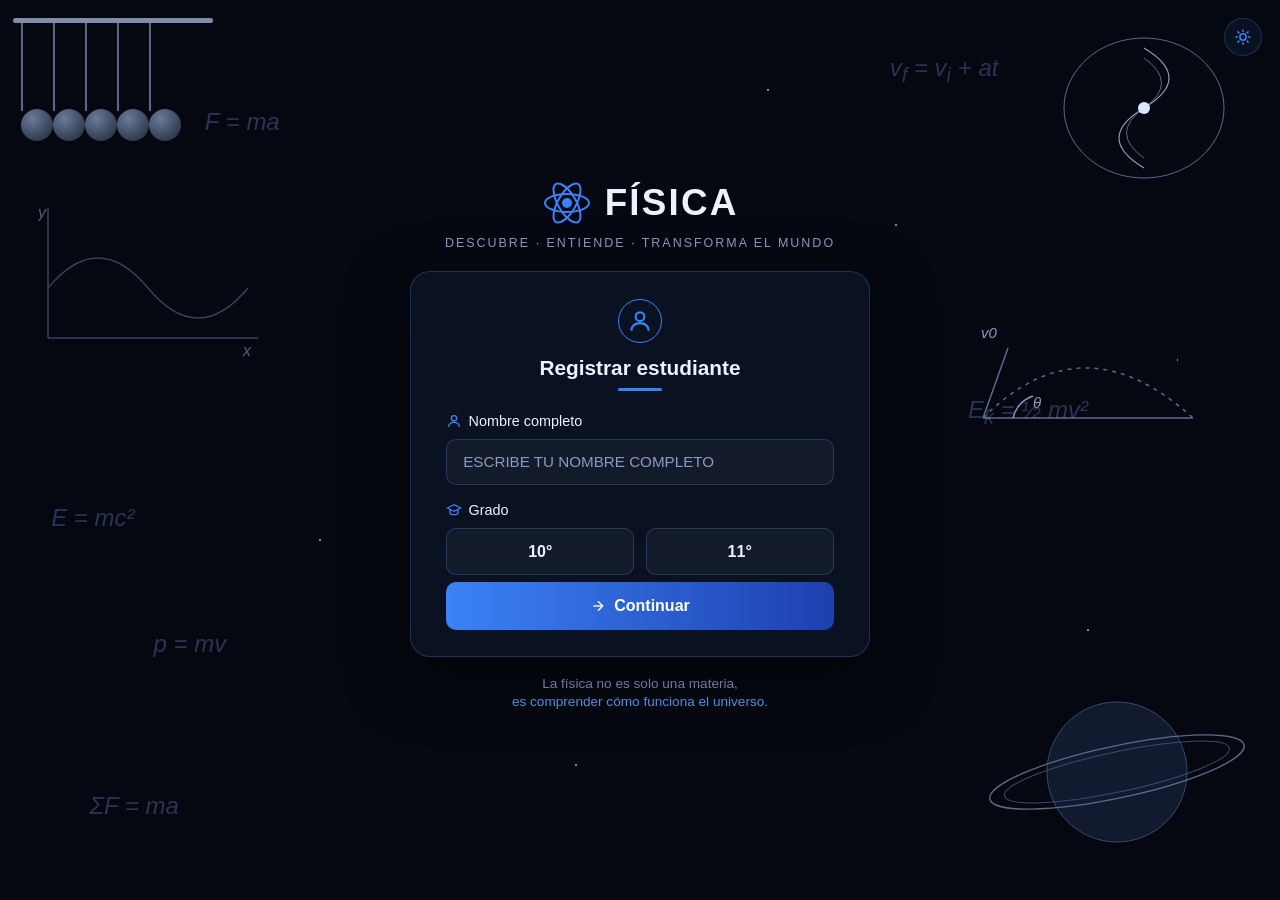
==== index.html @ 4d240b08 "Add files via upload" ====
<!DOCTYPE html>
<html lang="es">

<head>
  <meta charset="UTF-8">
  <meta name="viewport" content="width=device-width, initial-scale=1.0">
  <title>Física · Plataforma educativa</title>

  <!-- Fuentes locales de la intranet (funciona sin internet) -->
  <link rel="stylesheet" href="../../../../font/fonts.css">
  <link rel="stylesheet" href="feria-styles.css?v=23">

  <!-- Tema guardado: se aplica antes de pintar para que no parpadee -->
  <script>
    try {
      var t = localStorage.getItem('fisica-tema');
      if (t === 'claro') document.documentElement.setAttribute('data-tema', 'claro');
    } catch (e) { }
  </script>

</head>


<body>


  <!-- =========================================================
     PRIMERA PANTALLA
     ========================================================= -->

  <section id="registroPage">

    <div class="stars"></div>

    <button type="button" class="tema-btn tema-registro" id="temaRegistro" title="Cambiar de tema">
    <svg class="ico-sol" width="18" height="18" viewBox="0 0 24 24" fill="none" stroke="currentColor"
      stroke-width="2" stroke-linecap="round" aria-hidden="true">
      <circle cx="12" cy="12" r="4.2" />
      <path d="M12 2.5v2M12 19.5v2M2.5 12h2M19.5 12h2M5.2 5.2l1.4 1.4M17.4 17.4l1.4 1.4M18.8 5.2l-1.4 1.4M6.6 17.4l-1.4 1.4" />
    </svg>

    <svg class="ico-luna" width="18" height="18" viewBox="0 0 24 24" fill="none" stroke="currentColor"
      stroke-width="2" stroke-linecap="round" stroke-linejoin="round" aria-hidden="true">
      <path d="M20 14.5A8.5 8.5 0 0 1 9.5 4a8.5 8.5 0 1 0 10.5 10.5z" />
    </svg>
    </button>

    <div class="decor pendulum" data-depth="14" aria-hidden="true">
      <div class="cradle">
        <div class="support"></div>

        <div class="string-ball a1">
          <div class="string"></div>
          <div class="ball"></div>
        </div>

        <div class="string-ball a2 swing-left">
          <div class="string"></div>
          <div class="ball"></div>
        </div>

        <div class="string-ball a3">
          <div class="string"></div>
          <div class="ball"></div>
        </div>

        <div class="string-ball a4">
          <div class="string"></div>
          <div class="ball"></div>
        </div>

        <div class="string-ball a5 swing-right">
          <div class="string"></div>
          <div class="ball"></div>
        </div>
      </div>
    </div>


    <div class="decor wave" data-depth="10" aria-hidden="true">
      <svg viewBox="0 0 230 160" width="230" height="160">

        <line x1="10" y1="140" x2="10" y2="10" stroke="#5b6a8c" stroke-width="1.5" />

        <line x1="10" y1="140" x2="220" y2="140" stroke="#5b6a8c" stroke-width="1.5" />

        <path d="M10 90 Q 60 30 110 90 T 210 90" stroke="#5b6a8c" stroke-width="1.5" fill="none" />

        <text x="0" y="20" fill="#8b9ac2" font-size="16" font-style="italic">y</text>

        <text x="205" y="158" fill="#8b9ac2" font-size="16" font-style="italic">x</text>

      </svg>
    </div>


    <div class="decor angle" data-depth="12" aria-hidden="true">

      <svg viewBox="0 0 230 150" width="230" height="150">

        <path d="M10 130 Q110 30 220 130" stroke="#5b6a8c" stroke-width="1.5" stroke-dasharray="4 5" fill="none" />

        <line x1="10" y1="130" x2="220" y2="130" stroke="#5b6a8c" stroke-width="1.5" />

        <path d="M40 130 A 30 30 0 0 1 60 108" stroke="#8b9ac2" stroke-width="1.5" fill="none" />

        <text x="60" y="120" fill="#8b9ac2" font-size="15" font-style="italic">&#952;</text>

        <line x1="10" y1="130" x2="35" y2="60" stroke="#5b6a8c" stroke-width="1.5" />

        <text x="8" y="50" fill="#8b9ac2" font-size="15" font-style="italic">v0</text>

      </svg>

    </div>


    <div class="decor galaxy" data-depth="20" aria-hidden="true">

      <svg viewBox="0 0 260 200" width="260" height="200">

        <ellipse cx="150" cy="90" rx="80" ry="70" fill="none" stroke="#5b6a8c" stroke-width="1" />

        <g class="galaxy-spin" style="transform-origin:150px 90px;">

          <path d="M150 30 Q 200 60 150 90 Q 100 120 150 150" stroke="#8b9ac2" stroke-width="1.2" fill="none" />

          <path d="M150 40 Q 185 65 150 90 Q 115 115 150 140" stroke="#5b6a8c" stroke-width="1" fill="none" />

        </g>

        <circle cx="150" cy="90" r="6" fill="#dce6ff" />

      </svg>

    </div>


    <div class="decor planet" data-depth="18" aria-hidden="true">

      <svg viewBox="0 0 300 220" width="300" height="220">

        <circle cx="150" cy="110" r="70" fill="#111a2e" stroke="#3b4a6b" stroke-width="1" />

        <ellipse cx="150" cy="110" rx="130" ry="26" fill="none" stroke="#5b6a8c" stroke-width="1.4"
          transform="rotate(-12 150 110)" />

        <ellipse cx="150" cy="110" rx="115" ry="20" fill="none" stroke="#3b4a6b" stroke-width="1"
          transform="rotate(-12 150 110)" />

      </svg>

    </div>


    <div class="decor formula f-ma float-1" data-depth="7">F = ma</div>

    <div class="decor formula e-mc2 float-2" data-depth="6">E = mc&sup2;</div>

    <div class="decor formula p-mv float-1" data-depth="8">p = mv</div>

    <div class="decor formula sum-f float-2" data-depth="7">&Sigma;F = ma</div>

    <div class="decor formula vf float-1" data-depth="9">
      v<sub>f</sub> = v<sub>i</sub> + at
    </div>

    <div class="decor formula ek float-2" data-depth="8">
      E<sub>k</sub> = &frac12; mv&sup2;
    </div>


    <main>

      <div class="brand">

        <svg width="52" height="52" viewBox="0 0 52 52" fill="none">

          <ellipse cx="26" cy="26" rx="22" ry="9" stroke="#3b82f6" stroke-width="2" />

          <ellipse cx="26" cy="26" rx="22" ry="9" stroke="#3b82f6" stroke-width="2" transform="rotate(60 26 26)" />

          <ellipse cx="26" cy="26" rx="22" ry="9" stroke="#3b82f6" stroke-width="2" transform="rotate(120 26 26)" />

          <circle cx="26" cy="26" r="5" fill="#3b82f6" />

        </svg>

        <h1>FÍSICA</h1>

      </div>


      <p class="tagline">
        Descubre &middot; Entiende &middot; Transforma el mundo
      </p>


      <div class="card">

        <div class="card-icon">

          <svg width="26" height="26" viewBox="0 0 24 24" fill="none" stroke="#3b82f6" stroke-width="2">

            <circle cx="12" cy="8" r="4" />

            <path d="M4 21c0-4.4 3.6-7 8-7s8 2.6 8 7" />

          </svg>

        </div>


        <h2>Registrar estudiante</h2>

        <div class="underline"></div>


        <label for="nombre">

          <svg width="16" height="16" viewBox="0 0 24 24" fill="none" stroke="#3b82f6" stroke-width="2">

            <circle cx="12" cy="8" r="4" />

            <path d="M4 21c0-4.4 3.6-7 8-7s8 2.6 8 7" />

          </svg>

          Nombre completo

        </label>


        <input type="text" id="nombre" placeholder="Escribe tu nombre completo">


        <div class="error" id="error-nombre">
          Escribe tu nombre para continuar.
        </div>


        <label>

          <svg width="16" height="16" viewBox="0 0 24 24" fill="none" stroke="#3b82f6" stroke-width="2">

            <path d="M2 9l10-5 10 5-10 5-10-5z" />

            <path d="M6 11.5V16c0 1.5 2.7 3 6 3s6-1.5 6-3v-4.5" />

          </svg>

          Grado

        </label>


        <div class="grado-group">

          <button type="button" class="grado-btn" data-grado="10">
            10°
          </button>

          <button type="button" class="grado-btn" data-grado="11">
            11°
          </button>

        </div>


        <div class="error error-grado" id="error-grado">
          Selecciona tu grado.
        </div>


        <button type="button" class="continuar" id="btn-continuar">

          <svg width="16" height="16" viewBox="0 0 24 24" fill="none" stroke="#fff" stroke-width="2">

            <line x1="5" y1="12" x2="19" y2="12" />

            <polyline points="12 5 19 12 12 19" />

          </svg>

          Continuar

        </button>

      </div>


      <p class="quote">

        La física no es solo una materia,

        <strong>
          es comprender cómo funciona el universo.
        </strong>

      </p>

    </main>

  </section>


  <!-- =========================================================
     SEGUNDA PANTALLA - DASHBOARD
     ========================================================= -->

  <section id="dashboardPage">

    <div class="dashboard">


      <!-- SIDEBAR -->

      <aside class="sidebar" id="sidebar">

        <div class="side-logo">

          <div class="atom">

            <svg viewBox="0 0 52 52" width="44" height="44">

              <ellipse cx="26" cy="26" rx="22" ry="9" fill="none" stroke="#1683ff" stroke-width="1.5" />

              <ellipse cx="26" cy="26" rx="22" ry="9" fill="none" stroke="#1683ff" stroke-width="1.5"
                transform="rotate(60 26 26)" />

              <ellipse cx="26" cy="26" rx="22" ry="9" fill="none" stroke="#1683ff" stroke-width="1.5"
                transform="rotate(120 26 26)" />

              <circle cx="26" cy="26" r="4" fill="#1683ff" />

            </svg>

          </div>

          <h2>FÍSICA</h2>

          <p>
            DESCUBRE · ENTIENDE · TRANSFORMA
          </p>

        </div>


        <nav class="side-menu">

          <div class="side-item active" data-section="inicio">

            <svg viewBox="0 0 24 24" fill="none" stroke="currentColor" stroke-width="1.8">

              <path d="M3 11l9-8 9 8" />
              <path d="M5 10v10h14V10" />
              <path d="M9 20v-6h6v6" />

            </svg>

            Inicio

          </div>


          <div class="side-item" data-section="temas">

            <svg viewBox="0 0 24 24" fill="none" stroke="currentColor" stroke-width="1.8">

              <path d="M4 5.5A3.5 3.5 0 0 1 7.5 2H20v17H7.5A3.5 3.5 0 0 0 4 22V5.5z" />
              <path d="M4 5.5V18" />

            </svg>

            Temas

          </div>


          <div class="side-item" data-section="simuladores">

            <svg viewBox="0 0 24 24" fill="none" stroke="currentColor" stroke-width="1.8">

              <path d="M9 3h6" />
              <path d="M10 3v6l-5 9a2 2 0 0 0 1.8 3h10.4a2 2 0 0 0 1.8-3l-5-9V3" />
              <path d="M8 15h8" />

            </svg>

            Simuladores

          </div>


          <div class="side-item" data-section="puntos">

            <svg viewBox="0 0 24 24" fill="none" stroke="currentColor" stroke-width="1.8">

              <circle cx="12" cy="8" r="5" />
              <path d="M9 13l-2 8 5-3 5 3-2-8" />

            </svg>

            Mis Puntos

          </div>


          <div class="side-item" data-section="logros">

            <svg viewBox="0 0 24 24" fill="none" stroke="currentColor" stroke-width="1.8">

              <path d="M6 4h12v5a6 6 0 0 1-12 0V4z" />
              <path d="M8 20h8" />
              <path d="M12 15v5" />
              <path d="M6 6H3v2a4 4 0 0 0 4 4" />
              <path d="M18 6h3v2a4 4 0 0 1-4 4" />

            </svg>

            Logros

          </div>


          <div class="side-item" data-section="ajustes">

            <svg viewBox="0 0 24 24" fill="none" stroke="currentColor" stroke-width="1.8">

              <circle cx="12" cy="12" r="3" />

              <path
                d="M19.4 15a1.7 1.7 0 0 0 .3 1.9l.1.1-1.8 1.8-.1-.1a1.7 1.7 0 0 0-1.9-.3 1.7 1.7 0 0 0-1 1.5v.2h-2.6v-.2a1.7 1.7 0 0 0-1-1.5 1.7 1.7 0 0 0-1.9.3l-.1.1-1.8-1.8.1-.1A1.7 1.7 0 0 0 8 15a1.7 1.7 0 0 0-1.5-1H6v-2.6h.2a1.7 1.7 0 0 0 1.5-1 1.7 1.7 0 0 0-.3-1.9l-.1-.1 1.8-1.8.1.1a1.7 1.7 0 0 0 1.9.3 1.7 1.7 0 0 0 1-1.5V5h2.6v.2a1.7 1.7 0 0 0 1 1.5 1.7 1.7 0 0 0 1.9-.3l.1-.1 1.8 1.8-.1.1a1.7 1.7 0 0 0-.3 1.9 1.7 1.7 0 0 0 1.5 1h.2V14h-.2a1.7 1.7 0 0 0-1.5 1z" />

            </svg>

            Ajustes

          </div>


          <div class="side-item" data-section="acerca">

            <svg viewBox="0 0 24 24" fill="none" stroke="currentColor" stroke-width="1.8">

              <circle cx="12" cy="12" r="9" />
              <path d="M12 11v5" />
              <path d="M12 7.6v.6" />

            </svg>

            Acerca de

          </div>

        </nav>


        <div class="side-quote">

          La física explica lo que sabemos,
          pero también nos muestra lo que aún
          podemos descubrir.

          <strong>— Richard Feynman</strong>

        </div>

      </aside>


      <!-- CONTENIDO PRINCIPAL -->

      <main class="dashboard-main">


        <!-- TOPBAR -->

        <header class="topbar">

          <div class="student-info">

            <div class="welcome">
              ¡Bienvenido de nuevo!
            </div>

            <div class="student-name" id="studentName">
              Estudiante
            </div>

            <div class="student-grade" id="studentGrade">
              Estudiante de 10° grado
            </div>

          </div>


          <div class="points-box">

            <div class="star-circle">
              ★
            </div>

            <div>

              <div class="points-label">
                PUNTOS TOTALES
              </div>

              <div class="points-number" id="puntosTotales">
                0
              </div>

              <div class="points-text" id="puntosTexto">
                Aprendiz
              </div>

            </div>

          </div>


          <button type="button" class="tema-btn tema-panel" id="temaPanel" title="Cambiar de tema">
            <svg class="ico-sol" width="18" height="18" viewBox="0 0 24 24" fill="none" stroke="currentColor"
              stroke-width="2" stroke-linecap="round" aria-hidden="true">
              <circle cx="12" cy="12" r="4.2" />
              <path d="M12 2.5v2M12 19.5v2M2.5 12h2M19.5 12h2M5.2 5.2l1.4 1.4M17.4 17.4l1.4 1.4M18.8 5.2l-1.4 1.4M6.6 17.4l-1.4 1.4" />
            </svg>

            <svg class="ico-luna" width="18" height="18" viewBox="0 0 24 24" fill="none" stroke="currentColor"
              stroke-width="2" stroke-linecap="round" stroke-linejoin="round" aria-hidden="true">
              <path d="M20 14.5A8.5 8.5 0 0 1 9.5 4a8.5 8.5 0 1 0 10.5 10.5z" />
            </svg>
          </button>


          <button type="button" class="profile-circle" id="btnPerfil" title="Mi perfil"
            aria-label="Abrir mi perfil">

            <svg viewBox="0 0 24 24" fill="none" stroke="currentColor" stroke-width="1.7">

              <circle cx="12" cy="7" r="4" />
              <path d="M4 21c0-4.5 3.5-7 8-7s8 2.5 8 7" />

            </svg>

          </button>

        </header>


        <!-- GRID -->

        <div class="content-grid vista vista-activa" id="vistaInicio">


          <!-- COLUMNA IZQUIERDA -->

          <div class="left-content">


            <!-- HERO -->

            <section class="hero">

              <div class="formula-hero formula-one">
                F = ma
              </div>

              <div class="formula-hero formula-two">
                E = mc²
              </div>

              <h1>
                Explora el universo con la física
              </h1>

              <p>
                Aprende, experimenta y comprende las leyes que
                rigen nuestro mundo a través de contenidos
                interactivos y simulaciones.
              </p>

              <button class="hero-button" data-ir="temas">

                📖 &nbsp; Explorar temas

              </button>

            </section>


            <!-- TEMAS PRINCIPALES -->

            <div class="section-title">

              <span>
                Temas principales
              </span>

              <span class="view-all" data-ir="temas" role="button" tabindex="0">
                Ver todos
              </span>

            </div>


            <div class="topic-grid" id="gridTemasInicio"></div>


            <!-- SIMULADORES -->

            <div class="section-title">

              <span>
                Simuladores destacados
              </span>

              <span class="view-all" data-ir="simuladores" role="button" tabindex="0">
                Ver todos
              </span>

            </div>


            <div class="sim-grid" id="gridSimsInicio"></div>


          </div>


          <!-- COLUMNA DERECHA -->

          <aside class="right-content">


            <!-- PROGRESO -->

            <div class="side-card side-card-link" data-ir="temas" role="button" tabindex="0"
              title="Ver los temas">

              <h3>
                Tu progreso
              </h3>

              <div class="circle-progress" id="anilloProgreso">

                <strong id="anilloTexto">0%</strong>

                <small>Completado</small>

              </div>

              <div class="progress-info" id="progresoInfo">
                Has completado 0 de 4 temas
              </div>

              <div class="side-big-progress">
                <span id="progresoBarra" style="width:0%"></span>
              </div>

            </div>


            <!-- RETO DEL DÍA -->

            <div class="side-card">

              <h3>
                Reto del día
              </h3>

              <div id="retoCuerpo"></div>

            </div>


            <!-- LOGROS -->

            <div class="side-card">

              <h3>
                Logros recientes
              </h3>


              <div class="achievements" id="logrosInicio"></div>


                            <button class="more-button" data-ir="logros">
                ☆ &nbsp; Ver todos los logros
              </button>

            </div>


          </aside>


        </div>


        <!-- VISTAS DEL MENÚ LATERAL (las pinta feria-app.js) -->

        <div class="vista" id="vistaTemas"></div>

        <div class="vista" id="vistaLectura"></div>

        <div class="vista" id="vistaSimuladores"></div>

        <div class="vista" id="vistaSimulador"></div>

        <div class="vista" id="vistaPuntos"></div>

        <div class="vista" id="vistaLogros"></div>

        <div class="vista" id="vistaPerfil"></div>

        <div class="vista" id="vistaAjustes"></div>


      </main>

    </div>

  </section>

  <!-- =========================================================
     TERCERA PANTALLA - ACERCA DE
     ========================================================= -->

  <section id="acercaPage">

    <div class="stars"></div>

    <button type="button" class="tema-btn tema-registro" id="temaAcerca" title="Cambiar de tema">

      <svg class="ico-sol" width="18" height="18" viewBox="0 0 24 24" fill="none" stroke="currentColor"
        stroke-width="2" stroke-linecap="round" aria-hidden="true">
        <circle cx="12" cy="12" r="4.2" />
        <path d="M12 2.5v2M12 19.5v2M2.5 12h2M19.5 12h2M5.2 5.2l1.4 1.4M17.4 17.4l1.4 1.4M18.8 5.2l-1.4 1.4M6.6 17.4l-1.4 1.4" />
      </svg>

      <svg class="ico-luna" width="18" height="18" viewBox="0 0 24 24" fill="none" stroke="currentColor"
        stroke-width="2" stroke-linecap="round" stroke-linejoin="round" aria-hidden="true">
        <path d="M20 14.5A8.5 8.5 0 0 1 9.5 4a8.5 8.5 0 1 0 10.5 10.5z" />
      </svg>

    </button>


    <main class="acerca-wrap">


      <div class="brand">

        <svg width="46" height="46" viewBox="0 0 52 52" fill="none">

          <ellipse cx="26" cy="26" rx="22" ry="9" stroke="#3b82f6" stroke-width="2" />

          <ellipse cx="26" cy="26" rx="22" ry="9" stroke="#3b82f6" stroke-width="2" transform="rotate(60 26 26)" />

          <ellipse cx="26" cy="26" rx="22" ry="9" stroke="#3b82f6" stroke-width="2" transform="rotate(120 26 26)" />

          <circle cx="26" cy="26" r="5" fill="#3b82f6" />

        </svg>

        <h1>FÍSICA</h1>

        <span class="acerca-version">v1.0</span>

      </div>


      <p class="tagline">
        Descubre &middot; Entiende &middot; Transforma el mundo
      </p>


      <!-- ---------- Que es ---------- -->

      <div class="acerca-card">

        <h2>Acerca de la aplicación</h2>

        <div class="underline"></div>

        <p class="acerca-texto">
          <strong>Física · Plataforma educativa</strong> es una aplicación web para
          estudiar física en décimo y undécimo grado. Reúne los temas del año,
          un panel donde cada estudiante ve su progreso y sus logros, y un espacio
          de simuladores para experimentar con las leyes que rigen el movimiento,
          la luz, el sonido y la electricidad.
        </p>

        <p class="acerca-texto">
          Nació como proyecto para la Feria de Ciencia y Tecnología y hoy vive en el
          repositorio de Apps-Web de la intranet del colegio. Funciona sin conexión
          a internet, así que se puede usar en cualquier computador de la institución.
        </p>


        <!-- Datos del proyecto: edita aqui si cambia algo -->

        <dl class="acerca-datos">

          <dt>Proyecto</dt>
          <dd>Feria de Ciencia y Tecnología</dd>

          <dt>Autores</dt>
          <dd>Cristian y Jhohana</dd>

          <dt>Área</dt>
          <dd>Física &middot; Grados 10° y 11°</dd>

          <dt>Versión</dt>
          <dd>1.0 &middot; 2026</dd>

          <dt>Hecha con</dt>
          <dd>HTML, CSS y JavaScript, sin librerías externas</dd>

          <dt>Sin internet</dt>
          <dd>Sí, funciona completa fuera de línea</dd>

        </dl>

      </div>


      <!-- ---------- Que incluye ---------- -->

      <div class="acerca-card">

        <h2>Qué incluye</h2>

        <div class="underline"></div>

        <ul class="acerca-lista">

          <li>Registro del estudiante por nombre y grado.</li>

          <li>Cuatro temas del área: Mecánica Clásica, Ondas y Vibraciones,
            Óptica, y Electricidad y Magnetismo.</li>

          <li>Panel con el progreso de cada tema, los puntos acumulados,
            la tabla de posiciones y los logros.</li>

          <li>Modo claro y modo oscuro, con la preferencia guardada en el equipo.</li>

          <li>Diseño adaptable a computador, tablet y celular.</li>

        </ul>


        <h3 class="acerca-sub">En la próxima versión</h3>

        <ul class="acerca-lista acerca-lista-proxima">

          <li>Banco de preguntas por tema, con explicación de cada respuesta.</li>

          <li>Tabla de posiciones con los puntajes reales del salón.</li>

        </ul>

      </div>


      <!-- ---------- Compartir ---------- -->

      <div class="acerca-card">

        <h2>Compartir la aplicación</h2>

        <div class="underline"></div>

        <p class="acerca-texto">
          Copia el enlace y envíalo a tus compañeros, o compártelo directamente
          desde aquí.
        </p>

        <div class="acerca-enlace">

          <input type="text" id="acercaUrl" readonly aria-label="Enlace de la aplicación">

          <button type="button" class="acerca-copiar" id="btnCopiar">

            <svg width="15" height="15" viewBox="0 0 24 24" fill="none" stroke="currentColor"
              stroke-width="2" stroke-linecap="round" stroke-linejoin="round" aria-hidden="true">
              <rect x="9" y="9" width="12" height="12" rx="2" />
              <path d="M5 15V5a2 2 0 0 1 2-2h10" />
            </svg>

            Copiar

          </button>

        </div>

        <p class="acerca-nota" id="acercaNota"></p>

        <div class="acerca-botones">

          <button type="button" class="share-btn" id="btnWhatsapp">

            <svg width="16" height="16" viewBox="0 0 24 24" fill="none" stroke="currentColor"
              stroke-width="1.9" stroke-linecap="round" stroke-linejoin="round" aria-hidden="true">
              <path d="M21 11.5a8.5 8.5 0 0 1-12.6 7.4L3 20.5l1.7-5.2A8.5 8.5 0 1 1 21 11.5z" />
            </svg>

            WhatsApp

          </button>

          <button type="button" class="share-btn" id="btnCorreo">

            <svg width="16" height="16" viewBox="0 0 24 24" fill="none" stroke="currentColor"
              stroke-width="1.9" stroke-linecap="round" stroke-linejoin="round" aria-hidden="true">
              <rect x="3" y="5" width="18" height="14" rx="2" />
              <path d="M3.5 6.5 12 13l8.5-6.5" />
            </svg>

            Correo

          </button>

          <button type="button" class="share-btn" id="btnSistema" hidden>

            <svg width="16" height="16" viewBox="0 0 24 24" fill="none" stroke="currentColor"
              stroke-width="1.9" stroke-linecap="round" stroke-linejoin="round" aria-hidden="true">
              <circle cx="18" cy="5.5" r="2.5" />
              <circle cx="6" cy="12" r="2.5" />
              <circle cx="18" cy="18.5" r="2.5" />
              <path d="M8.2 10.8 15.8 6.7M8.2 13.2l7.6 4.1" />
            </svg>

            Compartir

          </button>

        </div>

      </div>


      <button type="button" class="acerca-volver" id="acercaVolver">

        <svg width="15" height="15" viewBox="0 0 24 24" fill="none" stroke="currentColor"
          stroke-width="2" stroke-linecap="round" stroke-linejoin="round" aria-hidden="true">
          <path d="M19 12H5" />
          <path d="m11 6-6 6 6 6" />
        </svg>

        Volver al panel

      </button>


      <p class="quote">

        Hecha por estudiantes, para estudiantes.

        <strong>
          Feria de Ciencia y Tecnología
        </strong>

      </p>


    </main>

  </section>


  <script src="feria-script.js?v=8"></script>
  <script src="feria-app.js?v=24"></script>


</body>

</html>
---- feria-styles.css ----
/* =========================================================
   PRIMERA PANTALLA
   ========================================================= */

/* =========================================================
   TEMAS

   El MODO OSCURO es el tema original de la app: los valores
   de :root son los mismos de siempre, solo que ahora tienen
   nombre. El MODO CLARO (azul sobre blanco) esta al final de
   este bloque y unicamente cambia esos valores.
   ========================================================= */

:root {

    /* --- Primera pantalla --- */
    --bg: #050810;
    --card: #0c1426;
    --card-border: rgba(96, 140, 255, 0.25);
    --blue: #3b82f6;
    --blue-deep: #1e40af;
    --text: #eef2ff;
    --text-dim: #8b9ac2;
    --faint: rgba(140, 170, 255, 0.28);

    --star: #fff;
    --card-bg: rgba(12, 20, 38, 0.85);
    --card-shadow: 0 20px 60px rgba(0, 0, 0, 0.5);
    --field: rgba(255, 255, 255, 0.04);
    --error: #f0709a;
    --quote-strong: #5b9dff;

    /* Dibujos del fondo: pendulo, onda, angulo, galaxia, planeta */
    --wire: #5b6a8c;
    --wire-2: #8b9ac2;
    --wire-3: #3b4a6b;
    --support: #7f8ca8;
    --ball-a: #6b7a99;
    --ball-b: #1c2536;
    --planet: #111a2e;
    --spark: #dce6ff;

    /* --- Panel del estudiante --- */
    --d-bg: #030711;
    --d-halo-1: rgba(20, 73, 150, .12);
    --d-halo-2: rgba(20, 90, 190, .08);
    --d-text: #e8efff;
    --line: rgba(70, 120, 210, .15);

    --side-a: #071020;
    --side-b: #050b17;
    --side-item: #8e9dbb;
    --side-item-hover: #ffffff;
    --side-hover: rgba(40, 100, 190, .15);
    --active-a: #0e55a5;
    --active-b: #073a79;
    --active-border: #1262bb;
    --active-text: #fff;
    --quote-bg: rgba(5, 16, 32, .5);
    --quote-border: rgba(63, 105, 177, .2);
    --quote-name: #488ce8;

    --panel-a: #08152a;
    --panel-b: #071122;
    --panel-border: rgba(53, 100, 171, .27);
    --panel-border-2: rgba(53, 100, 171, .25);
    --panel-hover: #1c65b8;
    --panel-shadow: none;
    --card-a: #081427;
    --card-b: #06101f;

    --chip-bg: #0b172b;
    --chip-border: rgba(91, 135, 210, .28);
    --accent-text: #318bf2;

    --points-border: rgba(48, 110, 205, .42);
    --points-a: rgba(10, 26, 54, .8);
    --points-b: rgba(4, 12, 26, .7);
    --star-border: #806300;
    --star-a: #4b3900;
    --star-b: #0b101c;
    --star-color: #ffd21a;
    --profile-a: #142744;
    --profile-b: #07101e;
    --profile-color: #79a6ee;

    --hero-a: #061327;
    --hero-b: #091b38;
    --hero-c: #071325;
    --hero-border: rgba(44, 100, 188, .42);
    --hero-glow-1: rgba(33, 112, 255, .2);
    --hero-glow-2: rgba(119, 52, 255, .2);
    --hero-ring: rgba(71, 139, 255, .45);
    --hero-ring-2: rgba(87, 166, 255, .7);
    --hero-formula: rgba(151, 185, 244, .35);
    --btn-a: #0874e8;
    --btn-b: #1553d0;

    --chevron: #508bd7;
    --link: #3286e9;

    --track: #101f38;
    --track-2: #14253e;
    --fill-a: #087df0;
    --fill-b: #1960d9;
    --fill-solid: #1785ed;
    --ring-fill: #1588f5;
    --ring-track: #15263d;
    --ring-hole: #071325;

    --sim-img-border: rgba(53, 105, 180, .3);
    --sim-btn-bg: #063269;
    --sim-btn-border: #0a4c99;
    --sim-btn-text: #d6e8ff;
    --more-bg: #06326a;
    --more-border: #0a4a95;
    --more-text: #c4ddff;

    --rank-line: rgba(70, 110, 170, .08);
    --rank-num: #25344c;
    --rank-num-text: #fff;
    --rank-cur-bg: rgba(16, 93, 188, .38);
    --rank-cur-text: #64a7ff;

    --achv-1: #6f39bb;
    --achv-1a: #26104b;
    --achv-1b: #0a1020;
    --achv-1t: #aa76ef;
    --achv-2: #087fe1;
    --achv-2a: #092f59;
    --achv-2b: #071020;
    --achv-2t: #419ce9;
    --achv-3: #24a54e;
    --achv-3a: #073c24;
    --achv-3b: #071020;
    --achv-3t: #45c678;

    --logout-text: #72839e;
    --logout-border: rgba(80, 115, 165, .2);

    /* Textos secundarios, por sitio */
    --txt-logo: #7083a8;
    --txt-side-quote: #a9b6ce;
    --txt-chip: #a7b8d6;
    --txt-welcome: #aab5ca;
    --txt-points: #a5afc3;
    --txt-hero: #9caaca;
    --txt-sec: #b8c3d9;
    --txt-topic: #8796b1;
    --txt-progress: #a8b4c9;
    --txt-sim: #8190aa;
    --txt-ring: #b6c1d4;
    --txt-info: #98a6bd;
    --txt-rank: #9aa8c0;
    --txt-achv: #8c9ab2;
}


/* ---------------------------------------------------------
   MODO CLARO: azul con predominio del blanco
   --------------------------------------------------------- */

:root[data-tema="claro"] {

    --bg: #f2f6fd;
    --card: #ffffff;
    --card-border: rgba(37, 99, 235, 0.18);
    --blue: #2563eb;
    --blue-deep: #1d4ed8;
    --text: #0e1a35;
    --text-dim: #5c6b8f;
    --faint: rgba(37, 99, 235, 0.22);

    --star: rgba(37, 99, 235, 0.30);
    --card-bg: rgba(255, 255, 255, 0.92);
    --card-shadow: 0 20px 50px rgba(37, 99, 235, 0.13);
    --field: #f5f8ff;
    --error: #d6336c;
    --quote-strong: #1d4ed8;

    --wire: #9fb6de;
    --wire-2: #5c7fb8;
    --wire-3: #c3d3ee;
    --support: #a9bcdd;
    --ball-a: #dbe6f8;
    --ball-b: #8ea7cf;
    --planet: #e8effb;
    --spark: #2563eb;

    --d-bg: #f4f8ff;
    --d-halo-1: rgba(37, 99, 235, .10);
    --d-halo-2: rgba(59, 130, 246, .07);
    --d-text: #0e1a35;
    --line: rgba(37, 99, 235, .14);

    --side-a: #ffffff;
    --side-b: #f3f7ff;
    --side-item: #54648c;
    --side-item-hover: #0e1a35;
    --side-hover: rgba(37, 99, 235, .09);
    --active-a: #2563eb;
    --active-b: #1d4ed8;
    --active-border: #1d4ed8;
    --active-text: #ffffff;
    --quote-bg: #f4f8ff;
    --quote-border: rgba(37, 99, 235, .16);
    --quote-name: #1d4ed8;

    --panel-a: #ffffff;
    --panel-b: #fbfdff;
    --panel-border: rgba(37, 99, 235, .16);
    --panel-border-2: rgba(37, 99, 235, .16);
    --panel-hover: #2563eb;
    --panel-shadow: 0 2px 10px rgba(37, 99, 235, .07);
    --card-a: #ffffff;
    --card-b: #f8fbff;

    --chip-bg: #ffffff;
    --chip-border: rgba(37, 99, 235, .20);
    --accent-text: #1d63d8;

    --points-border: rgba(37, 99, 235, .22);
    --points-a: #ffffff;
    --points-b: #eef4ff;
    --star-border: #e5b53c;
    --star-a: #fff7db;
    --star-b: #ffeeb8;
    --star-color: #c08a00;
    --profile-a: #eaf1ff;
    --profile-b: #dbe7ff;
    --profile-color: #2563eb;

    --hero-a: #e9f0ff;
    --hero-b: #dce9ff;
    --hero-c: #eef4ff;
    --hero-border: rgba(37, 99, 235, .22);
    --hero-glow-1: rgba(37, 99, 235, .14);
    --hero-glow-2: rgba(119, 52, 255, .10);
    --hero-ring: rgba(37, 99, 235, .35);
    --hero-ring-2: rgba(37, 99, 235, .55);
    --hero-formula: rgba(37, 99, 235, .28);
    --btn-a: #2563eb;
    --btn-b: #1d4ed8;

    --chevron: #2563eb;
    --link: #1d63d8;

    --track: #e3ebfa;
    --track-2: #e3ebfa;
    --fill-a: #3b82f6;
    --fill-b: #2563eb;
    --fill-solid: #2563eb;
    --ring-fill: #2563eb;
    --ring-track: #e3ebfa;
    --ring-hole: #ffffff;

    --sim-img-border: rgba(37, 99, 235, .20);
    --sim-btn-bg: #eaf1ff;
    --sim-btn-border: rgba(37, 99, 235, .28);
    --sim-btn-text: #1d4ed8;
    --more-bg: #eaf1ff;
    --more-border: rgba(37, 99, 235, .28);
    --more-text: #1d4ed8;

    --rank-line: rgba(37, 99, 235, .10);
    --rank-num: #dbe4f7;
    --rank-num-text: #34456f;
    --rank-cur-bg: rgba(37, 99, 235, .12);
    --rank-cur-text: #1d4ed8;

    --achv-1: rgba(124, 58, 237, .38);
    --achv-1a: #f3ecff;
    --achv-1b: #ffffff;
    --achv-1t: #6d28d9;
    --achv-2: rgba(37, 99, 235, .38);
    --achv-2a: #e8f1ff;
    --achv-2b: #ffffff;
    --achv-2t: #1d4ed8;
    --achv-3: rgba(22, 163, 74, .38);
    --achv-3a: #e6f8ee;
    --achv-3b: #ffffff;
    --achv-3t: #15803d;

    --logout-text: #6b7899;
    --logout-border: rgba(37, 99, 235, .18);

    --txt-logo: #8493b5;
    --txt-side-quote: #4a5a80;
    --txt-chip: #3a4d78;
    --txt-welcome: #6b7899;
    --txt-points: #6b7899;
    --txt-hero: #4a5a80;
    --txt-sec: #3a4d78;
    --txt-topic: #6b7899;
    --txt-progress: #6b7899;
    --txt-sim: #6b7899;
    --txt-ring: #6b7899;
    --txt-info: #6b7899;
    --txt-rank: #54648c;
    --txt-achv: #6b7899;
}

* {
    box-sizing: border-box;
    
}

html,
body {
    margin: 0;
    padding: 0;
}

body {
    background: var(--bg);
    color: var(--text);
    font-family: 'Inter', sans-serif;
    min-height: 100vh;
    position: relative;
    overflow-x: hidden;
}

/* ESTRELLAS */

.stars {
    position: fixed;
    inset: 0;
    background-image:
        radial-gradient(1.5px 1.5px at 10% 15%, var(--star) 100%, transparent),
        radial-gradient(1px 1px at 25% 60%, var(--star) 100%, transparent),
        radial-gradient(1.5px 1.5px at 70% 25%, var(--star) 100%, transparent),
        radial-gradient(1px 1px at 85% 70%, var(--star) 100%, transparent),
        radial-gradient(1px 1px at 45% 85%, var(--star) 100%, transparent),
        radial-gradient(1.5px 1.5px at 60% 10%, var(--star) 100%, transparent),
        radial-gradient(1px 1px at 92% 40%, var(--star) 100%, transparent);
    background-size: 100% 100%;
    opacity: 0.5;
    z-index: 0;
    animation: twinkle 4s ease-in-out infinite alternate;
}

@keyframes twinkle {
    0% {
        opacity: 0.35;
    }

    100% {
        opacity: 0.7;
    }
}

.decor {
    position: fixed;
    z-index: 0;
    color: var(--faint);
    pointer-events: none;
    transition: transform 0.15s ease-out;
}

.decor svg {
    display: block;
}

.decor.formula {
    font-family: 'Inter', sans-serif;
    font-size: 1.5rem;
    font-style: italic;
    color: var(--faint);
}

/* Los SVG del fondo llevan el color escrito dentro del propio dibujo:
   aqui se vuelven a pintar segun el tema, sin tocar el HTML. */

.decor svg [stroke="#5b6a8c"] {
    stroke: var(--wire);
}

.decor svg [stroke="#8b9ac2"] {
    stroke: var(--wire-2);
}

.decor svg [fill="#8b9ac2"] {
    fill: var(--wire-2);
}

.decor svg [stroke="#3b4a6b"] {
    stroke: var(--wire-3);
}

.decor svg [fill="#111a2e"] {
    fill: var(--planet);
}

.decor svg [fill="#dce6ff"] {
    fill: var(--spark);
}

.float-1 {
    animation: float-a 6s ease-in-out infinite;
}

.float-2 {
    animation: float-b 7s ease-in-out infinite;
}

@keyframes float-a {

    0%,
    100% {
        margin-top: 0;
    }

    50% {
        margin-top: -10px;
    }
}

@keyframes float-b {

    0%,
    100% {
        margin-top: 0;
    }

    50% {
        margin-top: 10px;
    }
}

.galaxy-spin {
    animation: spin 18s linear infinite;
}

@keyframes spin {
    from {
        transform: rotate(0deg);
    }

    to {
        transform: rotate(360deg);
    }
}

@media (prefers-reduced-motion: reduce) {

    .stars,
    .float-1,
    .float-2,
    .galaxy-spin {
        animation: none;
    }

    .decor {
        transition: none;
    }
}

.pendulum {
    top: 2%;
    left: 1%;
}

.cradle {
    position: relative;
    width: 210px;
    height: 150px;
}

.cradle .support {
    position: absolute;
    top: 0;
    left: 0;
    width: 200px;
    height: 5px;
    background: var(--support);
    border-radius: 3px;
}

.cradle .string-ball {
    position: absolute;
    top: 5px;
    width: 2px;
    transform-origin: top center;
}

.cradle .string-ball .string {
    width: 1.5px;
    height: 88px;
    background: var(--wire);
    margin: 0 auto;
}

.cradle .string-ball .ball {
    width: 32px;
    height: 32px;
    border-radius: 50%;
    margin: -2px auto 0;
    background: radial-gradient(circle at 35% 30%, var(--ball-a), var(--ball-b));
}

.cradle .a1 {
    left: 8px;
}

.cradle .a2 {
    left: 40px;
}

.cradle .a3 {
    left: 72px;
}

.cradle .a4 {
    left: 104px;
}

.cradle .a5 {
    left: 136px;
}

@keyframes swing-left {
    0% {
        transform: rotate(0deg);
    }

    18% {
        transform: rotate(-30deg);
    }

    36% {
        transform: rotate(0deg);
    }

    100% {
        transform: rotate(0deg);
    }
}

@keyframes swing-right {
    0% {
        transform: rotate(0deg);
    }

    50% {
        transform: rotate(0deg);
    }

    68% {
        transform: rotate(30deg);
    }

    86% {
        transform: rotate(0deg);
    }

    100% {
        transform: rotate(0deg);
    }
}

.cradle .swing-left {
    animation: swing-left 3.2s ease-in-out infinite;
}

.cradle .swing-right {
    animation: swing-right 3.2s ease-in-out infinite;
}

.wave {
    top: 22%;
    left: 3%;
    width: 230px;
    opacity: 0.6;
}

.angle {
    top: 32%;
    right: 6%;
    width: 230px;
}

.galaxy {
    top: 2%;
    right: 2%;
    width: 260px;
}

.planet {
    bottom: 2%;
    right: 1%;
    width: 300px;
}

.f-ma {
    top: 12%;
    left: 16%;
}

.e-mc2 {
    top: 56%;
    left: 4%;
    font-size: 2rem;
}

.p-mv {
    top: 70%;
    left: 12%;
}

.sum-f {
    top: 88%;
    left: 7%;
}

.vf {
    top: 6%;
    right: 22%;
}

.ek {
    top: 44%;
    right: 15%;
}

/* CONTENEDOR DE REGISTRO */

#registroPage {
    position: relative;
    z-index: 2;
    min-height: 100vh;
}

#registroPage main {
    position: relative;
    z-index: 2;
    display: flex;
    flex-direction: column;
    align-items: center;
    justify-content: center;
    min-height: 100vh;
    padding: 1.2rem 1.5rem;
}

.brand {
    display: flex;
    align-items: center;
    gap: 0.7rem;
    margin-bottom: 0.4rem;
}

.brand h1 {
    font-size: clamp(1.6rem, 4vw, 2.3rem);
    font-weight: 700;
    letter-spacing: 0.06em;
    margin: 0;
}

.tagline {
    font-size: 0.78rem;
    letter-spacing: 0.16em;
    color: var(--text-dim);
    text-transform: uppercase;
    margin: 0 0 1.3rem;
}

.card {
    width: 100%;
    max-width: 460px;
    background: var(--card-bg);
    backdrop-filter: blur(6px);
    border: 1px solid var(--card-border);
    border-radius: 20px;
    padding: 1.7rem 2.2rem 1.6rem;
    box-shadow: var(--card-shadow);
}

.card-icon {
    width: 44px;
    height: 44px;
    border-radius: 50%;
    border: 1.5px solid var(--blue);
    display: flex;
    align-items: center;
    justify-content: center;
    margin: 0 auto 0.8rem;
}

.card h2 {
    text-align: center;
    font-size: 1.3rem;
    font-weight: 600;
    margin: 0 0 0.5rem;
}

.underline {
    width: 44px;
    height: 3px;
    background: var(--blue);
    border-radius: 2px;
    margin: 0 auto 1.4rem;
}

#registroPage label {
    display: flex;
    align-items: center;
    gap: 0.4rem;
    font-size: 0.9rem;
    font-weight: 500;
    margin-bottom: 0.6rem;
    color: var(--text);
}

#registroPage label svg {
    flex-shrink: 0;
}

#registroPage input[type="text"] {
    width: 100%;
    background: var(--field);
    border: 1px solid var(--card-border);
    border-radius: 10px;
    padding: 0.85rem 1rem;
    font-size: 0.95rem;
    color: var(--text);
    font-family: 'Inter', sans-serif;
    margin-bottom: 1.1rem;
    text-transform: uppercase;
}

#registroPage input[type="text"]::placeholder {
    color: var(--text-dim);
}

#registroPage input[type="text"]:focus {
    outline: none;
    border-color: var(--blue);
}

.grado-group {
    display: flex;
    gap: 0.7rem;
    margin-bottom: 0.4rem;
}

.grado-btn {
    flex: 1;
    padding: 0.85rem 0;
    background: var(--field);
    border: 1px solid var(--card-border);
    border-radius: 10px;
    color: var(--text);
    font-family: 'Inter', sans-serif;
    font-weight: 600;
    font-size: 1rem;
    cursor: pointer;
    transition: background 0.15s, border-color 0.15s;
}

.grado-btn:hover {
    border-color: var(--blue);
}

.grado-btn.selected {
    background: linear-gradient(180deg, var(--blue), var(--blue-deep));
    border-color: var(--blue);
    color: #fff;
}

.error {
    font-size: 0.78rem;
    color: var(--error);
    margin: -1.2rem 0 1.2rem;
    display: none;
}

.error.mostrar {
    display: block;
}

.error-grado {
    margin-top: 0.4rem;
    margin-bottom: 1rem;
}

.continuar {
    width: 100%;
    display: flex;
    align-items: center;
    justify-content: center;
    gap: 0.5rem;
    padding: 0.95rem 0;
    background: linear-gradient(90deg, var(--blue), var(--blue-deep));
    border: none;
    border-radius: 10px;
    color: #fff;
    font-family: 'Inter', sans-serif;
    font-weight: 600;
    font-size: 1rem;
    cursor: pointer;
    margin-top: 0.4rem;
}

.quote {
    text-align: center;
    max-width: 420px;
    margin-top: 1.2rem;
    font-size: 0.85rem;
    color: var(--text-dim);
}

.quote strong {
    display: block;
    color: var(--quote-strong);
    font-weight: 500;
    margin-top: 0.2rem;
}

@media (max-width:520px) {
    .decor {
        display: none;
    }
}


/* =========================================================
   SEGUNDA PANTALLA - DASHBOARD
   ========================================================= */

#dashboardPage {
    display: none;
    min-height: 100vh;
    background:
        radial-gradient(circle at 55% 15%, var(--d-halo-1), transparent 30%),
        radial-gradient(circle at 90% 70%, var(--d-halo-2), transparent 30%),
        var(--d-bg);
    color: var(--d-text);
    font-family: 'Inter', sans-serif;
}

.dashboard {
    min-height: 100vh;
    display: flex;
}

/* SIDEBAR */

.sidebar {
    width: 205px;
    min-width: 205px;
    background: linear-gradient(180deg, var(--side-a), var(--side-b));
    border-right: 1px solid var(--line);
    padding: 18px 10px;
    display: flex;
    flex-direction: column;
    position: fixed;
    top: 0;
    bottom: 0;
    left: 0;
    z-index: 20;
}

.side-logo {
    padding: 4px 3px 18px;
    text-align: center;
}

.side-logo .atom {
    width: 44px;
    height: 44px;
    margin: auto;
}

.side-logo h2 {
    font-family: Georgia, 'Times New Roman', Times, serif;
    font-size: 25px;
    letter-spacing: -1px;
    margin: -1px 0 4px;
    font-weight: 500;
}

.side-logo p {
    font-size: 11px;
    color: var(--txt-logo);
    letter-spacing: .08em;
    margin: 0;
}

.side-menu {
    display: flex;
    flex-direction: column;
    gap: 4px;
    margin-top: 5px;
}

.side-item {
    min-height: 40px;
    padding: 0 10px;
    border-radius: 7px;
    border: 1px solid transparent;
    display: flex;
    align-items: center;
    gap: 11px;
    color: var(--side-item);
    font-size: 16px;
    cursor: pointer;
    transition: .2s;
}

.side-item svg {
    width: 19px;
    height: 19px;
    flex-shrink: 0;
}

.side-item:hover {
    color: var(--side-item-hover);
    background: var(--side-hover);
}

.side-item.active {
    color: var(--active-text);
    background: linear-gradient(90deg, var(--active-a), var(--active-b));
    border-color: var(--active-border);
    box-shadow: 0 0 18px rgba(0, 110, 255, .12);
}

.side-quote {
    margin: auto 5px 2px;
    padding: 18px 14px;
    border: 1px solid var(--quote-border);
    border-radius: 8px;
    background: var(--quote-bg);
    color: var(--txt-side-quote);
    font-size: 13.5px;
    line-height: 1.55;
    font-family: 'Franklin Gothic Medium', 'Arial Narrow', Arial, sans-serif;
}

.side-quote strong {
    display: block;
    margin-top: 16px;
    color: var(--quote-name);
    font-size: 11.5px;
    font-weight: 400;
}

/* CONTENIDO */

.dashboard-main {
    margin-left: 205px;
    width: calc(100% - 205px);
    padding: 20px 26px;
    min-height: 100vh;
}

.topbar {
    min-height: 68px;
    display: flex;
    align-items: center;
    gap: 16px;
    margin-bottom: 18px;
}

.student-info {
    flex: 1;
}

.welcome {
    font-size: 17px;
    color: var(--txt-welcome);
    margin-bottom: 2px;
}

.student-name {
    font-size: 16px;
    font-weight: 600;
}

.student-grade {
    color: var(--accent-text);
    font-size: 13.5px;
    margin-top: 3px;
}

.points-box {
    width: 268px;
    min-height: 74px;
    border: 1px solid var(--points-border);
    border-radius: 9px;
    display: flex;
    align-items: center;
    gap: 11px;
    padding: 8px 13px;
    background: linear-gradient(135deg, var(--points-a), var(--points-b));
}

.star-circle {
    width: 47px;
    height: 47px;
    border-radius: 50%;
    border: 2px solid var(--star-border);
    background: radial-gradient(circle, var(--star-a), var(--star-b) 65%);
    display: flex;
    align-items: center;
    justify-content: center;
    font-size: 27px;
    color: var(--star-color);
    box-shadow: 0 0 15px rgba(255, 205, 0, .15);
}

.points-label {
    font-size: 11px;
    color: var(--txt-points);
    letter-spacing: .04em;
}

.points-number {
    font-size: 21px;
    margin: 2px 0;
    font-weight: 500;
}

.points-text {
    font-size: 11px;
    color: var(--txt-points);
}

.profile-circle {
    width: 42px;
    height: 42px;
    margin-left: 5px;
    padding: 0;
    flex-shrink: 0;
    border: 1px solid transparent;
    border-radius: 50%;
    background: linear-gradient(145deg, var(--profile-a), var(--profile-b));
    display: flex;
    justify-content: center;
    align-items: center;
    color: var(--profile-color);
    cursor: pointer;
    transition: border-color .18s, transform .18s;
}

.profile-circle:hover {
    border-color: var(--panel-hover);
    transform: scale(1.06);
}

.profile-circle:focus-visible {
    outline: 2px solid var(--panel-hover);
    outline-offset: 2px;
}

/* Mientras se está viendo el perfil, el botón queda marcado */

.profile-circle.perfil-abierto {
    border-color: var(--active-border);
    box-shadow: 0 0 0 3px var(--rank-cur-bg);
}

@media (prefers-reduced-motion: reduce) {

    .profile-circle:hover {
        transform: none;
    }

}

.profile-circle svg {
    width: 25px;
}

/* GRID PRINCIPAL */

.content-grid {
    display: grid;
    grid-template-columns: minmax(0, 1fr) 268px;
    gap: 12px;
}

.left-content {
    min-width: 0;
}

.right-content {
    min-width: 0;
}

/* HERO */

.hero {
    min-height: 178px;
    border-radius: 8px;
    border: 1px solid var(--hero-border);
    background:
        radial-gradient(circle at 75% 50%, var(--hero-glow-1), transparent 25%),
        radial-gradient(circle at 80% 45%, var(--hero-glow-2), transparent 12%),
        linear-gradient(110deg, var(--hero-a), var(--hero-b) 48%, var(--hero-c));
    position: relative;
    overflow: hidden;
    padding: 27px 29px;
}

.hero:before {
    content: "";
    position: absolute;
    width: 310px;
    height: 310px;
    right: -20px;
    top: -75px;
    border: 1px solid var(--hero-ring);
    border-radius: 50%;
    transform: rotate(-20deg);
    box-shadow:
        0 0 18px rgba(30, 120, 255, .25),
        inset 0 0 25px rgba(30, 120, 255, .15);
}

.hero:after {
    content: "";
    position: absolute;
    width: 170px;
    height: 170px;
    right: 40px;
    top: -3px;
    border: 2px solid var(--hero-ring-2);
    border-radius: 50%;
    transform: rotate(48deg) scaleX(.35);
    box-shadow: 0 0 15px #2088ff;
}

.hero h1 {
    margin: 0 0 7px;
    font-size: 23px;
    font-weight: 600;
    position: relative;
    z-index: 2;
}

.hero p {
    max-width: 400px;
    margin: 0;
    color: var(--txt-hero);
    font-size: 15.5px;
    line-height: 1.5;
    position: relative;
    z-index: 2;
}

.hero-button {
    margin-top: 14px;
    min-height: 34px;
    border: 0;
    border-radius: 5px;
    padding: 0 14px;
    background: linear-gradient(90deg, var(--btn-a), var(--btn-b));
    color: #fff;
    font-size: 13.5px;
    cursor: pointer;
    position: relative;
    z-index: 3;
    box-shadow: 0 4px 12px rgba(0, 90, 255, .2);
}

.formula-hero {
    position: absolute;
    color: var(--hero-formula);
    font-size: 19px;
    font-style: italic;
}

.formula-one {
    top: 9px;
    left: 48%;
}

.formula-two {
    bottom: 8px;
    left: 53%;
}

/* SECCIONES */

.section-title {
    display: flex;
    justify-content: space-between;
    align-items: center;
    margin: 15px 0 7px;
    color: var(--txt-sec);
    font-size: 16px;
}

.section-title span:first-child:before {
    content: "›";
    color: var(--chevron);
    font-size: 20px;
    margin-right: 6px;
}

.view-all {
    color: var(--link);
    font-size: 14.5px;
    cursor: pointer;
}

/* TEMAS */

.topic-grid {
    display: grid;
    grid-template-columns: repeat(4, 1fr);
    gap: 10px;
}

.topic-card {
    min-width: 0;
    min-height: 200px;
    background: linear-gradient(180deg, var(--panel-a), var(--panel-b));
    border: 1px solid var(--panel-border);
    border-radius: 7px;
    overflow: hidden;
    box-shadow: var(--panel-shadow);
    display: flex;
    flex-direction: column;
    transition: .2s;
}

.topic-card:hover,
.sim-card:hover {
    transform: translateY(-2px);
    border-color: var(--panel-hover);
}

.topic-image {
    height: 88px;
    position: relative;
    overflow: hidden;
    background: #081325;
}

.topic-image:before {
    content: "";
    position: absolute;
    inset: 0;
}

.mechanics:before {
    background:
        repeating-linear-gradient(100deg, transparent 0 16px, rgba(180, 200, 220, .12) 17px 18px),
        linear-gradient(120deg, #0a0d14, #161b26);
}

.waves:before {
    background:
        repeating-radial-gradient(ellipse at center, rgba(20, 123, 255, .75) 0 1px, transparent 2px 12px),
        radial-gradient(circle, #032a65, #020b1c);
}

.optics:before {
    background:
        linear-gradient(125deg, transparent 45%, #b5d5ff 46%, #fff 48%, #20b7ff 50%, transparent 53%),
        linear-gradient(140deg, #071425, #102544);
}

.electricity:before {
    background:
        radial-gradient(circle at 50% 50%, #a5ddff 0 2px, transparent 3px),
        repeating-linear-gradient(35deg, transparent 0 12px, rgba(56, 131, 255, .2) 13px 14px),
        #071438;
}

.topic-info {
    padding: 10px 12px;
    flex: 1;
    display: flex;
    flex-direction: column;
}

.topic-info h3 {
    font-size: 13.5px;
    margin: 0 0 5px;
    font-weight: 500;
}

.topic-info p {
    margin: 0;
    min-height: 32px;
    color: var(--txt-topic);
    font-size: 11px;
    line-height: 1.35;
}

.progress-label {
    display: flex;
    justify-content: space-between;
    color: var(--txt-progress);
    font-size: 11px;
    margin-top: auto;
    padding-top: 7px;
}

.progress {
    height: 4px;
    border-radius: 10px;
    background: var(--track);
    margin-top: 5px;
    overflow: hidden;
}

.progress span {
    display: block;
    height: 100%;
    border-radius: 10px;
    background: linear-gradient(90deg, var(--fill-a), var(--fill-b));
}

/* SIMULADORES */

.sim-grid {
    display: grid;
    grid-template-columns: repeat(4, 1fr);
    gap: 10px;
}

.sim-card {
    min-height: 172px;
    border: 1px solid var(--panel-border);
    background: linear-gradient(180deg, var(--panel-a), var(--panel-b));
    border-radius: 7px;
    padding: 7px;
    box-shadow: var(--panel-shadow);
    display: flex;
    flex-direction: column;
    transition: .2s;
}

.sim-image {
    height: 69px;
    border-radius: 4px;
    border: 1px solid var(--sim-img-border);
    position: relative;
    overflow: hidden;
    background: #061329;
}

.sim-title {
    font-size: 11.5px;
    margin: 6px 2px 2px;
}

.sim-description {
    font-size: 10px;
    color: var(--txt-sim);
    min-height: 22px;
    margin: 0 2px;
}

.sim-button {
    width: 100%;
    min-height: 30px;
    margin-top: auto;
    background: var(--sim-btn-bg);
    border: 1px solid var(--sim-btn-border);
    color: var(--sim-btn-text);
    border-radius: 4px;
    font-size: 11px;
    cursor: pointer;
}

/* DIBUJOS DE SIMULADORES */

/* Ondas sonoras: la bocina y las bandas de aire comprimido que salen de ella. */
.sound-sim:before {
    content: "🔊";
    position: absolute;
    left: 11px;
    top: 50%;
    transform: translateY(-50%);
    font-size: 24px;
    filter: drop-shadow(0 0 7px #1683ff);
}

.sound-sim:after {
    content: "";
    position: absolute;
    left: 44px;
    right: 8px;
    top: 50%;
    height: 38px;
    transform: translateY(-50%);
    background: repeating-linear-gradient(90deg,
        #247eff 0 2px,
        rgba(36, 126, 255, .25) 2px 5px,
        transparent 5px 11px);
    -webkit-mask-image: linear-gradient(90deg, #000 55%, transparent);
    mask-image: linear-gradient(90deg, #000 55%, transparent);
    animation: sonido-avanza 1.1s linear infinite;
}

@keyframes sonido-avanza {
    to { background-position: 11px 0; }
}

/* Reflexion y refraccion: la superficie del agua, el rayo que entra
   y el que se dobla al pasar al otro medio. */
.luz-sim {
    background-image: linear-gradient(180deg, rgba(36, 126, 255, .38), rgba(9, 52, 122, .75));
    background-size: 100% 50%;
    background-position: 0 100%;
    background-repeat: no-repeat;
}

.luz-sim:before {
    content: "";
    position: absolute;
    left: 50%;
    top: 50%;
    width: 54px;
    margin-left: -54px;
    height: 0;
    border-top: 2px solid #ffd65b;
    transform-origin: right center;
    transform: rotate(34deg);
    box-shadow: 0 0 8px rgba(255, 214, 91, .55);
}

.luz-sim:after {
    content: "";
    position: absolute;
    left: 50%;
    top: 50%;
    width: 46px;
    height: 0;
    border-top: 2px solid rgba(255, 214, 91, .8);
    transform-origin: left center;
    transform: rotate(62deg);
    box-shadow: 0 0 8px rgba(255, 214, 91, .35);
}

/* Óptica: una lente y los tres rayos principales que la atraviesan. */
.optics-sim:before {
    content: "";
    position: absolute;
    left: 50%;
    top: 11px;
    bottom: 11px;
    width: 17px;
    margin-left: -8px;
    border-radius: 50%;
    border: 1px solid #67b6ff;
    background: rgba(103, 182, 255, .22);
}

.optics-sim:after {
    content: "";
    position: absolute;
    left: 12px;
    right: 12px;
    top: 50%;
    border-top: 1px solid #ffd65b;
    box-shadow:
        0 -15px 0 -0.5px rgba(255, 214, 91, .7),
        0 15px 0 -0.5px rgba(255, 214, 91, .7);
}

/* Gravedad: dos masas y la linea que las une. */
.gravity-sim {
    background-image: repeating-linear-gradient(90deg,
        rgba(140, 180, 255, .45) 0 6px,
        transparent 6px 13px);
    background-size: 100% 1px;
    background-position: 0 50%;
    background-repeat: no-repeat;
}

.gravity-sim:before {
    content: "";
    position: absolute;
    left: 26px;
    top: 50%;
    width: 15px;
    height: 15px;
    margin-top: -7px;
    border-radius: 50%;
    background: #5b9dff;
    box-shadow: 0 0 12px rgba(91, 157, 255, .65);
}

.gravity-sim:after {
    content: "";
    position: absolute;
    right: 24px;
    top: 50%;
    width: 29px;
    height: 29px;
    margin-top: -14px;
    border-radius: 50%;
    background: #d07a21;
    box-shadow: 0 0 16px rgba(208, 122, 33, .5);
}

/* Densidad: el liquido del recipiente y tres bloques a distinta altura. */
.density-sim:before {
    content: "";
    position: absolute;
    left: 13px;
    right: 13px;
    bottom: 7px;
    height: 33px;
    border-top: 2px solid #67b6ff;
    border-radius: 2px;
    background: linear-gradient(180deg, rgba(36, 126, 255, .5), rgba(9, 52, 122, .8));
}

.density-sim:after {
    content: "";
    position: absolute;
    left: 50%;
    bottom: 30px;
    width: 20px;
    height: 20px;
    margin-left: -10px;
    border-radius: 3px;
    background: #ffb84d;
    box-shadow:
        0 0 10px rgba(255, 184, 77, .45),
        -33px 14px 0 -3px #d07a21,
        33px 5px 0 -2px #8fc4ff;
}

.interference-sim:before,
.interference-sim:after {
    content: "";
    position: absolute;
    width: 145px;
    height: 48px;
    top: 10px;
    left: 3px;
    border-top: 2px solid #d07a21;
    border-radius: 50%;
    transform: skewY(-12deg);
}

.interference-sim:after {
    transform: skewY(12deg);
    border-color: #1688ff;
}

/* CARDS DA DIREITA */

.side-card {
    border: 1px solid var(--panel-border-2);
    background: linear-gradient(180deg, var(--card-a), var(--card-b));
    border-radius: 7px;
    padding: 13px 14px;
    margin-bottom: 9px;
    box-shadow: var(--panel-shadow);
}

.side-card h3 {
    margin: 0 0 9px;
    font-size: 13.5px;
    font-weight: 600;
}

.circle-progress {
    width: 92px;
    height: 92px;
    border-radius: 50%;
    margin: 2px auto 9px;
    background: conic-gradient(var(--ring-fill) 0deg 252deg, var(--ring-track) 252deg 360deg);
    display: flex;
    align-items: center;
    justify-content: center;
    position: relative;
}

.circle-progress:after {
    content: "";
    position: absolute;
    inset: 8px;
    background: var(--ring-hole);
    border-radius: 50%;
}

.circle-progress strong {
    position: relative;
    z-index: 2;
    font-size: 19px;
}

.circle-progress small {
    position: absolute;
    z-index: 2;
    margin-top: 34px;
    font-size: 9.5px;
    color: var(--txt-ring);
}

.progress-info {
    color: var(--txt-info);
    font-size: 11px;
    margin-bottom: 7px;
}

.side-big-progress {
    height: 4px;
    background: var(--track-2);
    border-radius: 5px;
    overflow: hidden;
}

.side-big-progress span {
    display: block;
    height: 100%;
    width: 70%;
    background: var(--fill-solid);
}

/* TABLA */

.rank {
    display: grid;
    grid-template-columns: 20px 1fr 45px;
    align-items: center;
    height: 30px;
    font-size: 11px;
    color: var(--txt-rank);
    border-bottom: 1px solid var(--rank-line);
}

.rank-number {
    width: 15px;
    height: 15px;
    border-radius: 50%;
    display: flex;
    justify-content: center;
    align-items: center;
    background: var(--rank-num);
    color: var(--rank-num-text);
}

.rank:first-of-type .rank-number {
    background: #846d00;
    color: #ffe25a;
}

.rank:nth-of-type(2) .rank-number {
    background: #727a85;
}

.rank:nth-of-type(3) .rank-number {
    background: #8c572a;
}

/* Plata y bronce: el numero va en blanco tambien en modo claro */

.rank:nth-of-type(2) .rank-number,
.rank:nth-of-type(3) .rank-number {
    color: #fff;
}

.rank.current {
    margin: 0 -5px;
    padding: 0 5px;
    border-radius: 4px;
    background: var(--rank-cur-bg);
    color: var(--rank-cur-text);
}

.rank-points {
    text-align: right;
}

.more-button {
    width: 100%;
    min-height: 32px;
    margin-top: 7px;
    border: 1px solid var(--more-border);
    background: var(--more-bg);
    border-radius: 4px;
    color: var(--more-text);
    font-size: 11px;
    cursor: pointer;
}

/* LOGROS */

.achievements {
    display: flex;
    justify-content: space-around;
    margin: 5px 0 8px;
}

.achievement {
    text-align: center;
    width: 31%;
}

.achievement-icon {
    width: 54px;
    height: 54px;
    margin: auto;
    border-radius: 50%;
    border: 1px solid var(--achv-1);
    background: radial-gradient(circle, var(--achv-1a), var(--achv-1b));
    display: flex;
    justify-content: center;
    align-items: center;
    font-size: 25px;
    box-shadow: 0 0 13px rgba(142, 65, 255, .16);
}

.achievement:nth-child(2) .achievement-icon {
    border-color: var(--achv-2);
    background: radial-gradient(circle, var(--achv-2a), var(--achv-2b));
}

.achievement:nth-child(3) .achievement-icon {
    border-color: var(--achv-3);
    background: radial-gradient(circle, var(--achv-3a), var(--achv-3b));
}

.achievement p {
    color: var(--txt-achv);
    font-size: 9.5px;
    line-height: 1.4;
    margin: 5px 0 0;
}

.achievement strong {
    display: block;
    color: var(--achv-1t);
    font-size: 9.5px;
}

.achievement:nth-child(2) strong {
    color: var(--achv-2t);
}

.achievement:nth-child(3) strong {
    color: var(--achv-3t);
}

/* BOTÓN DE VOLVER */

.logout-button {
    margin-top: 10px;
    width: 100%;
    min-height: 32px;
    border-radius: 5px;
    background: transparent;
    color: var(--logout-text);
    border: 1px solid var(--logout-border);
    cursor: pointer;
    font-size: 11px;
}

.logout-button:hover {
    color: var(--d-text);
    border-color: var(--panel-hover);
}


/* =========================================================
   RESPONSIVE
   ========================================================= */

@media(max-width:1050px) {

    .sidebar {
        width: 180px;
        min-width: 180px;
    }

    .dashboard-main {
        margin-left: 180px;
        width: calc(100% - 180px);
    }

    .content-grid {
        grid-template-columns: 1fr;
    }

    .right-content {
        display: grid;
        grid-template-columns: repeat(3, 1fr);
        gap: 8px;
    }

    .right-content .side-card {
        margin: 0;
    }

}

@media(max-width:800px) {

    /* Sin botón de menú: la barra lateral se convierte en una
       fila horizontal arriba, que se desliza con el dedo. */

    .dashboard {
        flex-direction: column;
    }

    .sidebar {
        position: static;
        width: 100%;
        min-width: 0;
        flex-direction: row;
        align-items: center;
        gap: 10px;
        padding: 8px 10px;
        border-right: 0;
        border-bottom: 1px solid var(--line);
        overflow-x: auto;
    }

    .sidebar::-webkit-scrollbar {
        height: 3px;
    }

    .sidebar::-webkit-scrollbar-thumb {
        background: var(--panel-border);
        border-radius: 10px;
    }

    .side-logo {
        display: flex;
        align-items: center;
        gap: 7px;
        flex-shrink: 0;
        padding: 0 6px 0 2px;
    }

    .side-logo .atom {
        width: 26px;
        height: 26px;
        margin: 0;
    }

    .side-logo .atom svg {
        width: 26px;
        height: 26px;
    }

    .side-logo h2 {
        margin: 0;
        font-size: 17px;
    }

    .side-logo p {
        display: none;
    }

    .side-menu {
        flex-direction: row;
        margin-top: 0;
        gap: 4px;
    }

    .side-item {
        white-space: nowrap;
        flex-shrink: 0;
    }

    .side-quote {
        display: none;
    }

    .dashboard-main {
        margin-left: 0;
        width: 100%;
        padding: 12px;
    }

    .points-box {
        display: none;
    }

    .topic-grid,
    .sim-grid {
        grid-template-columns: repeat(2, 1fr);
    }

    .right-content {
        grid-template-columns: 1fr;
    }

}

@media(max-width:520px) {

    .dashboard-main {
        padding: 9px;
    }

    .topbar {
        height: 55px;
    }

    .student-name {
        font-size: 15.5px;
    }

    .hero {
        height: 190px;
        padding: 22px 18px;
    }

    .hero h1 {
        font-size: 20px;
    }

    .hero p {
        width: 75%;
        font-size: 12.5px;
    }

    .topic-grid,
    .sim-grid {
        grid-template-columns: 1fr;
    }

    .topic-card {
        height: 170px;
    }

    .sim-card {
        height: 145px;
    }

}


/* =========================================================
   ANIMACIONES DEL DASHBOARD
   ========================================================= */

@keyframes dashboardAppear {
    from {
        opacity: 0;
        transform: translateY(12px);
    }

    to {
        opacity: 1;
        transform: translateY(0);
    }
}

#dashboardPage.visible {
    animation: dashboardAppear .45s ease;
}

/* =========================================================
   BOTON DE MODO CLARO / OSCURO
   ========================================================= */

.tema-btn {
    width: 38px;
    height: 38px;
    flex-shrink: 0;
    padding: 0;
    border-radius: 50%;
    border: 1px solid var(--card-border);
    background: var(--card-bg);
    color: var(--blue);
    display: flex;
    align-items: center;
    justify-content: center;
    cursor: pointer;
    box-shadow: var(--panel-shadow);
    transition: transform .18s, border-color .18s;
}

.tema-btn:hover {
    border-color: var(--blue);
    transform: scale(1.07);
}

.tema-btn:focus-visible {
    outline: 2px solid var(--blue);
    outline-offset: 2px;
}

/* Icono: se muestra el del tema al que se va a cambiar */

.tema-btn .ico-luna {
    display: none;
}

:root[data-tema="claro"] .tema-btn .ico-sol {
    display: none;
}

:root[data-tema="claro"] .tema-btn .ico-luna {
    display: block;
}

/* En la pantalla de registro flota en la esquina */

.tema-registro {
    position: fixed;
    top: 18px;
    right: 18px;
    z-index: 5;
}

/* En el panel vive en la barra superior */

.tema-panel {
    margin-left: 5px;
    border-color: var(--chip-border);
    background: var(--chip-bg);
    color: var(--accent-text);
}

.tema-panel:hover {
    border-color: var(--panel-hover);
}

@media (prefers-reduced-motion: reduce) {

    .tema-btn:hover {
        transform: none;
    }

}

/* =========================================================
   TERCERA PANTALLA - ACERCA DE
   ========================================================= */

#acercaPage {
    display: none;
    position: relative;
    z-index: 2;
    min-height: 100vh;
    background: var(--bg);
    color: var(--text);
    font-family: 'Inter', sans-serif;
}

.acerca-wrap {
    position: relative;
    z-index: 2;
    max-width: 640px;
    margin: 0 auto;
    padding: 2.6rem 1.5rem 3rem;
    display: flex;
    flex-direction: column;
    align-items: center;
}

.acerca-version {
    align-self: center;
    margin-left: 0.2rem;
    padding: 2px 9px;
    border: 1px solid var(--card-border);
    border-radius: 20px;
    font-size: 0.7rem;
    font-weight: 600;
    letter-spacing: 0.06em;
    color: var(--blue);
}

.acerca-card {
    width: 100%;
    background: var(--card-bg);
    backdrop-filter: blur(6px);
    border: 1px solid var(--card-border);
    border-radius: 16px;
    padding: 1.4rem 1.6rem 1.5rem;
    margin-bottom: 0.9rem;
    box-shadow: var(--card-shadow);
}

.acerca-card h2 {
    font-size: 1.08rem;
    font-weight: 600;
    text-align: center;
    margin: 0 0 0.45rem;
}

.acerca-card .underline {
    margin-bottom: 1.1rem;
}

.acerca-texto {
    font-size: 0.88rem;
    line-height: 1.65;
    color: var(--text-dim);
    margin: 0 0 0.9rem;
}

.acerca-texto strong {
    color: var(--text);
    font-weight: 600;
}

.acerca-datos {
    display: grid;
    grid-template-columns: auto 1fr;
    gap: 0 1.1rem;
    margin: 1.2rem 0 0;
    font-size: 0.85rem;
}

.acerca-datos dt {
    padding: 0.62rem 0;
    border-top: 1px solid var(--card-border);
    color: var(--blue);
    font-weight: 600;
    white-space: nowrap;
}

.acerca-datos dd {
    padding: 0.62rem 0;
    border-top: 1px solid var(--card-border);
    margin: 0;
    color: var(--text-dim);
}

.acerca-lista {
    margin: 0;
    padding: 0;
    list-style: none;
}

.acerca-lista li {
    position: relative;
    padding-left: 1.2rem;
    margin-bottom: 0.55rem;
    font-size: 0.86rem;
    line-height: 1.55;
    color: var(--text-dim);
}

.acerca-lista li:before {
    content: "";
    position: absolute;
    left: 0;
    top: 0.62em;
    width: 6px;
    height: 6px;
    border-radius: 50%;
    background: var(--blue);
}

.acerca-lista-proxima li:before {
    background: none;
    border: 1px solid var(--blue);
}

.acerca-sub {
    font-size: 0.82rem;
    font-weight: 600;
    letter-spacing: 0.05em;
    text-transform: uppercase;
    color: var(--text-dim);
    margin: 1.3rem 0 0.7rem;
}

/* --- Compartir --- */

.acerca-enlace {
    display: flex;
    gap: 0.5rem;
    margin-bottom: 0.5rem;
}

.acerca-enlace input {
    flex: 1;
    min-width: 0;
    background: var(--field);
    border: 1px solid var(--card-border);
    border-radius: 10px;
    padding: 0.7rem 0.85rem;
    font-size: 0.82rem;
    color: var(--text-dim);
    font-family: 'Inter', sans-serif;
}

.acerca-enlace input:focus {
    outline: none;
    border-color: var(--blue);
}

.acerca-copiar {
    display: flex;
    align-items: center;
    gap: 0.35rem;
    padding: 0 1rem;
    background: linear-gradient(90deg, var(--blue), var(--blue-deep));
    border: none;
    border-radius: 10px;
    color: #fff;
    font-family: 'Inter', sans-serif;
    font-size: 0.82rem;
    font-weight: 600;
    cursor: pointer;
    white-space: nowrap;
}

.acerca-nota {
    font-size: 0.76rem;
    line-height: 1.5;
    color: var(--text-dim);
    margin: 0 0 0.9rem;
    min-height: 1em;
}

.acerca-botones {
    display: flex;
    flex-wrap: wrap;
    gap: 0.5rem;
}

.share-btn {
    flex: 1;
    min-width: 120px;
    display: flex;
    align-items: center;
    justify-content: center;
    gap: 0.4rem;
    padding: 0.7rem 0.6rem;
    background: var(--field);
    border: 1px solid var(--card-border);
    border-radius: 10px;
    color: var(--text);
    font-family: 'Inter', sans-serif;
    font-size: 0.84rem;
    font-weight: 600;
    cursor: pointer;
    transition: border-color 0.15s, color 0.15s;
}

.share-btn:hover {
    border-color: var(--blue);
    color: var(--blue);
}

.share-btn[hidden] {
    display: none;
}

.acerca-volver {
    display: flex;
    align-items: center;
    gap: 0.45rem;
    margin-top: 0.7rem;
    padding: 0.6rem 1.1rem;
    background: transparent;
    border: 1px solid var(--card-border);
    border-radius: 10px;
    color: var(--text-dim);
    font-family: 'Inter', sans-serif;
    font-size: 0.84rem;
    font-weight: 600;
    cursor: pointer;
    transition: border-color 0.15s, color 0.15s;
}

.acerca-volver:hover {
    border-color: var(--blue);
    color: var(--text);
}

.acerca-copiar:focus-visible,
.share-btn:focus-visible,
.acerca-volver:focus-visible {
    outline: 2px solid var(--blue);
    outline-offset: 2px;
}

#acercaPage .quote {
    margin-top: 1.4rem;
}

@media (max-width:520px) {

    .acerca-wrap {
        padding: 1.8rem 1rem 2.4rem;
    }

    .acerca-card {
        padding: 1.2rem 1.1rem 1.3rem;
    }

    .acerca-datos {
        grid-template-columns: 1fr;
        gap: 0;
    }

    .acerca-datos dd {
        border-top: 0;
        padding-top: 0;
    }

    .acerca-enlace {
        flex-direction: column;
    }

    .acerca-copiar {
        justify-content: center;
        padding: 0.7rem;
    }

}

/* =========================================================
   VISTAS DEL PANEL
   Inicio, Temas, Lectura, Simuladores, Mis Puntos,
   Logros, Perfil y Ajustes.
   ========================================================= */

.vista {
    display: none;
}

.vista.vista-activa {
    display: block;
    animation: vistaEntra .28s ease;
}

#vistaInicio.vista-activa {
    display: grid;
}

@keyframes vistaEntra {
    from {
        opacity: 0;
        transform: translateY(8px);
    }

    to {
        opacity: 1;
        transform: translateY(0);
    }
}

.sin-animacion *,
.sin-animacion *:before,
.sin-animacion *:after {
    animation: none !important;
    transition: none !important;
}

.vista-cabecera {
    margin-bottom: 14px;
}

.vista-cabecera h2 {
    margin: 0 0 4px;
    font-size: 21px;
    font-weight: 600;
}

.vista-cabecera p {
    margin: 0;
    max-width: 62ch;
    color: var(--txt-hero);
    font-size: 13.5px;
    line-height: 1.6;
}

.volver-btn {
    margin-bottom: 12px;
    padding: 6px 12px;
    background: transparent;
    border: 1px solid var(--panel-border);
    border-radius: 6px;
    color: var(--txt-progress);
    font-family: 'Inter', sans-serif;
    font-size: 12.5px;
    cursor: pointer;
}

.volver-btn:hover {
    border-color: var(--panel-hover);
    color: var(--d-text);
}

.side-card-link {
    cursor: pointer;
}

.side-card-link:hover {
    border-color: var(--panel-hover);
}

.bloque {
    border: 1px solid var(--panel-border);
    background: linear-gradient(180deg, var(--panel-a), var(--panel-b));
    border-radius: 8px;
    padding: 14px 16px;
    box-shadow: var(--panel-shadow);
}

.bloque-titulo {
    margin: 0 0 10px;
    font-size: 14.5px;
    font-weight: 600;
}

.dos-columnas {
    display: grid;
    grid-template-columns: repeat(auto-fit, minmax(260px, 1fr));
    gap: 10px;
}

.vacio {
    margin: 0;
    color: var(--txt-topic);
    font-size: 12.5px;
    line-height: 1.6;
}


/* --------- Lista de temas --------- */

.lista-temas {
    display: grid;
    gap: 10px;
}

.tema-fila {
    display: grid;
    grid-template-columns: 210px minmax(0, 1fr);
    border: 1px solid var(--panel-border);
    background: linear-gradient(180deg, var(--panel-a), var(--panel-b));
    border-radius: 8px;
    overflow: hidden;
    cursor: pointer;
    box-shadow: var(--panel-shadow);
    transition: transform .18s, border-color .18s;
}

.tema-fila:hover {
    transform: translateY(-2px);
    border-color: var(--panel-hover);
}

.tema-fila:focus-visible,
.sim-ficha:focus-visible,
.topic-card:focus-visible,
.side-card-link:focus-visible,
.view-all:focus-visible {
    outline: 2px solid var(--panel-hover);
    outline-offset: 2px;
}

.tema-dibujo {
    position: relative;
    overflow: hidden;
    min-height: 128px;
    background: #081325;
}

.tema-dibujo:before {
    content: "";
    position: absolute;
    inset: 0;
}

.tema-cuerpo {
    padding: 13px 16px 15px;
    min-width: 0;
}

.tema-encabezado {
    display: flex;
    align-items: center;
    justify-content: space-between;
    gap: 10px;
    margin-bottom: 4px;
}

.tema-encabezado h3 {
    margin: 0;
    font-size: 15.5px;
    font-weight: 600;
}

.tema-estado {
    flex-shrink: 0;
    padding: 2px 8px;
    border: 1px solid var(--panel-border);
    border-radius: 20px;
    color: var(--txt-progress);
    font-size: 11px;
    letter-spacing: .04em;
    text-transform: uppercase;
}

.tema-estado.tema-listo {
    border-color: var(--achv-3);
    color: var(--achv-3t);
}

.tema-cuerpo>p {
    margin: 0 0 8px;
    color: var(--txt-topic);
    font-size: 12.5px;
    line-height: 1.5;
}

.tema-meta {
    display: flex;
    flex-wrap: wrap;
    gap: 12px;
    margin-bottom: 9px;
    color: var(--txt-progress);
    font-size: 11.5px;
}

.tema-meta span:before {
    content: "·  ";
    color: var(--chevron);
}


/* --------- Lectura de un tema --------- */

.lectura {
    border: 1px solid var(--panel-border);
    background: linear-gradient(180deg, var(--panel-a), var(--panel-b));
    border-radius: 8px;
    padding: 0 0 20px;
    overflow: hidden;
    box-shadow: var(--panel-shadow);
}

.lectura-portada {
    position: relative;
    height: 150px;
    overflow: hidden;
    background: #081325;
}

.lectura-portada:before {
    content: "";
    position: absolute;
    inset: 0;
}

.lectura-titulo {
    margin: 18px 26px 4px;
    font-size: 22px;
    font-weight: 600;
}

.lectura-resumen {
    margin: 0 26px 4px;
    color: var(--txt-hero);
    font-size: 13.5px;
}

.lectura-bloque {
    margin: 16px 26px 0;
    max-width: 74ch;
}

.lectura-bloque h3 {
    margin: 0 0 5px;
    font-size: 14.5px;
    font-weight: 600;
    color: var(--accent-text);
}

.lectura-bloque p {
    margin: 0;
    color: var(--txt-topic);
    font-size: 13.5px;
    line-height: 1.75;
}

.lectura-sub {
    margin: 24px 26px 10px;
    font-size: 13.5px;
    font-weight: 600;
    letter-spacing: .06em;
    text-transform: uppercase;
    color: var(--txt-progress);
}

.formulas {
    display: grid;
    grid-template-columns: repeat(auto-fit, minmax(210px, 1fr));
    gap: 8px;
    margin: 0 26px;
}

.formula-item {
    border: 1px solid var(--panel-border);
    border-radius: 7px;
    padding: 11px 13px;
    background: var(--card-a);
}

.formula-txt {
    display: block;
    margin-bottom: 4px;
    font-size: 16px;
    font-style: italic;
    color: var(--accent-text);
}

.formula-des {
    display: block;
    color: var(--txt-topic);
    font-size: 11.5px;
    line-height: 1.5;
}


/* --------- Preguntas --------- */

.preguntas {
    margin: 0 26px;
    display: grid;
    gap: 9px;
}

.pregunta {
    border: 1px solid var(--panel-border);
    border-left: 3px solid var(--panel-border);
    border-radius: 7px;
    padding: 12px 14px;
    background: var(--card-a);
}

.pregunta.preg-ok {
    border-left-color: var(--achv-3t);
}

.pregunta.preg-mal {
    border-left-color: var(--star-color);
}

.pregunta-txt {
    margin: 0 0 9px;
    font-size: 13.5px;
    line-height: 1.55;
}

.pregunta-num {
    display: inline-flex;
    align-items: center;
    justify-content: center;
    width: 17px;
    height: 17px;
    margin-right: 7px;
    border-radius: 50%;
    background: var(--rank-num);
    color: var(--rank-num-text);
    font-size: 11.5px;
}

.opciones {
    display: grid;
    gap: 6px;
}

.opcion {
    text-align: left;
    padding: 8px 11px;
    background: var(--field);
    border: 1px solid var(--panel-border);
    border-radius: 6px;
    color: var(--d-text);
    font-family: 'Inter', sans-serif;
    font-size: 12.5px;
    cursor: pointer;
    transition: border-color .15s, background .15s;
}

.opcion:hover:not(:disabled) {
    border-color: var(--panel-hover);
}

.opcion:disabled {
    cursor: default;
    opacity: .75;
}

.opcion.opcion-ok {
    border-color: var(--achv-3);
    background: var(--achv-3a);
    color: var(--achv-3t);
    opacity: 1;
}

.opcion.opcion-mal {
    border-color: var(--star-border);
    color: var(--star-color);
    opacity: 1;
}

.explicacion {
    margin: 9px 0 0;
    color: var(--txt-topic);
    font-size: 12px;
    line-height: 1.6;
}

.pie-nota {
    margin: 14px 26px 0;
    color: var(--txt-progress);
    font-size: 12.5px;
}

.pie-final {
    margin: 16px 26px 0;
    padding: 14px 16px;
    border: 1px solid var(--panel-border);
    border-radius: 7px;
    background: var(--card-a);
}

.pie-final strong {
    display: block;
    margin-bottom: 3px;
    font-size: 14.5px;
}

.pie-final p {
    margin: 0 0 10px;
    color: var(--txt-topic);
    font-size: 12.5px;
}


/* --------- Fichas de simuladores --------- */

.lista-sims {
    display: grid;
    gap: 10px;
}

.sim-ficha {
    display: grid;
    grid-template-columns: 168px minmax(0, 1fr);
    gap: 14px;
    padding: 12px;
    border: 1px solid var(--panel-border);
    background: linear-gradient(180deg, var(--panel-a), var(--panel-b));
    border-radius: 8px;
    cursor: pointer;
    box-shadow: var(--panel-shadow);
    transition: border-color .18s, transform .18s;
}

.sim-ficha:hover {
    transform: translateY(-2px);
    border-color: var(--panel-hover);
}

.sim-ficha.resaltada {
    border-color: var(--panel-hover);
    box-shadow: 0 0 0 2px var(--rank-cur-bg);
}

.sim-ficha .sim-image {
    height: 100%;
    min-height: 104px;
}

.sim-ficha-cuerpo {
    min-width: 0;
    padding-right: 4px;
}

.sim-ficha-cuerpo>p {
    margin: 0 0 9px;
    color: var(--txt-topic);
    font-size: 12.5px;
}

.sim-datos {
    display: grid;
    grid-template-columns: auto minmax(0, 1fr);
    gap: 0 14px;
    margin: 0;
    font-size: 12.5px;
}

.sim-datos dt {
    padding: 6px 0;
    border-top: 1px solid var(--panel-border);
    color: var(--accent-text);
    font-weight: 600;
    white-space: nowrap;
}

.sim-datos dd {
    margin: 0;
    padding: 6px 0;
    border-top: 1px solid var(--panel-border);
    color: var(--txt-topic);
    line-height: 1.55;
}

.sim-datos .sim-formula {
    font-style: italic;
    font-size: 14.5px;
    color: var(--d-text);
}


/* --------- Mis puntos --------- */

.puntos-cabecera {
    display: grid;
    grid-template-columns: minmax(0, 220px) minmax(0, 1fr);
    gap: 10px;
    margin-bottom: 10px;
}

.puntos-grande,
.puntos-nivel {
    border: 1px solid var(--panel-border);
    background: linear-gradient(180deg, var(--panel-a), var(--panel-b));
    border-radius: 8px;
    padding: 16px 18px;
    box-shadow: var(--panel-shadow);
}

.puntos-cifra {
    display: block;
    font-size: 34px;
    font-weight: 600;
    line-height: 1.1;
    color: var(--star-color);
}

.puntos-lbl {
    display: block;
    margin-top: 2px;
    color: var(--txt-points);
    font-size: 11.5px;
    letter-spacing: .05em;
    text-transform: uppercase;
}

.puntos-nivel {
    display: flex;
    flex-direction: column;
    justify-content: center;
}

.nivel-nombre {
    font-size: 17px;
    font-weight: 600;
    margin-bottom: 9px;
}

.puntos-nivel .progress {
    margin: 0 0 7px;
}

.nivel-falta {
    color: var(--txt-progress);
    font-size: 12px;
}

.tabla-puntos {
    margin: 0;
    padding: 0;
    list-style: none;
}

.tabla-puntos li {
    display: flex;
    align-items: center;
    justify-content: space-between;
    gap: 10px;
    padding: 8px 0;
    border-bottom: 1px solid var(--rank-line);
    color: var(--txt-topic);
    font-size: 12.5px;
}

.tabla-puntos li:last-child {
    border-bottom: 0;
}

.tabla-puntos b {
    color: var(--achv-3t);
    font-weight: 600;
}

.actividad {
    margin: 0;
    padding: 0;
    list-style: none;
}

.actividad li {
    display: flex;
    align-items: baseline;
    justify-content: space-between;
    gap: 12px;
    padding: 7px 0;
    border-bottom: 1px solid var(--rank-line);
    font-size: 12.5px;
    color: var(--txt-topic);
}

.actividad li:last-child {
    border-bottom: 0;
}

.actividad time {
    flex-shrink: 0;
    color: var(--txt-progress);
    font-size: 11px;
}


/* --------- Logros --------- */

.grid-logros {
    display: grid;
    grid-template-columns: repeat(auto-fill, minmax(168px, 1fr));
    gap: 10px;
}

.logro {
    border: 1px solid var(--panel-border);
    background: linear-gradient(180deg, var(--panel-a), var(--panel-b));
    border-radius: 8px;
    padding: 15px 14px 13px;
    text-align: center;
    box-shadow: var(--panel-shadow);
}

.logro-icono {
    width: 52px;
    height: 52px;
    margin: 0 auto 9px;
    border-radius: 50%;
    border: 1px solid var(--panel-border);
    background: var(--card-a);
    display: flex;
    align-items: center;
    justify-content: center;
    font-size: 25px;
    filter: grayscale(1);
    opacity: .45;
}

.logro-ganado .logro-icono {
    border-color: var(--achv-1);
    background: radial-gradient(circle, var(--achv-1a), var(--achv-1b));
    filter: none;
    opacity: 1;
    box-shadow: 0 0 13px rgba(142, 65, 255, .16);
}

.logro h3 {
    margin: 0 0 3px;
    font-size: 13.5px;
    font-weight: 600;
}

.logro p {
    margin: 0 0 9px;
    color: var(--txt-achv);
    font-size: 11.5px;
    line-height: 1.45;
    min-height: 26px;
}

.logro-cuenta {
    display: block;
    margin-top: 6px;
    color: var(--txt-progress);
    font-size: 11px;
}

.logro-ganado .logro-cuenta {
    color: var(--achv-3t);
}

.achievement.bloqueado .achievement-icon {
    filter: grayscale(1);
    opacity: .4;
}


/* --------- Reto del día --------- */

/* Ilustración */

.reto-escena {
    position: relative;
    margin: 0 0 9px;
    padding: 6px 8px;
    border: 1px solid var(--panel-border);
    border-radius: 7px;
    background:
        radial-gradient(circle at 50% 120%, var(--d-halo-1), transparent 60%),
        var(--card-a);
    overflow: hidden;
}

.reto-escena.escena-ok {
    border-color: var(--achv-3);
}

.reto-escena.escena-mal {
    border-color: var(--star-border);
}

.esc {
    display: block;
    width: 100%;
    height: auto;
}

.esc .e-piso,
.esc .e-guia {
    stroke: var(--panel-border);
    stroke-width: 1.6;
    fill: none;
}

.esc .e-guia {
    stroke: var(--txt-progress);
    stroke-width: 1.2;
    opacity: .55;
}

.esc .e-cuerpo {
    fill: var(--panel-a);
    stroke: var(--chevron);
    stroke-width: 1.6;
    stroke-linejoin: round;
}

.esc .e-flecha {
    stroke: var(--star-color);
    stroke-width: 2;
    fill: none;
    stroke-linecap: round;
    stroke-linejoin: round;
}

.esc .e-onda,
.esc .e-arco,
.esc .e-traza {
    stroke: var(--accent-text);
    stroke-width: 1.6;
    fill: none;
    stroke-linecap: round;
}

.esc .e-rayo {
    stroke: var(--star-color);
    stroke-width: 2;
    stroke-linecap: round;
}

.esc .e-bola {
    fill: var(--accent-text);
}

.esc .e-punto {
    fill: var(--accent-text);
}

.esc .e-agua {
    fill: var(--rank-cur-bg);
    stroke: none;
}

.esc .e-estela {
    stroke: var(--txt-progress);
    stroke-width: 1.4;
    stroke-linecap: round;
    opacity: .5;
}

.esc .e-txt {
    fill: var(--txt-progress);
    font-family: 'Inter', sans-serif;
    font-size: 12.5px;
    font-style: italic;
}

/* Movimiento de las escenas */

.esc .e-empuja {
    animation: escEmpuje 2.4s ease-in-out infinite;
}

@keyframes escEmpuje {

    0%,
    100% {
        transform: translateX(-6px);
    }

    50% {
        transform: translateX(0);
    }
}

.esc .e-estela.e1 {
    animation: escFade 1.8s ease-in-out infinite;
}

.esc .e-estela.e2 {
    animation: escFade 1.8s ease-in-out .2s infinite;
}

.esc .e-estela.e3 {
    animation: escFade 1.8s ease-in-out .4s infinite;
}

@keyframes escFade {

    0%,
    100% {
        opacity: .18;
    }

    50% {
        opacity: .7;
    }
}

.esc .e-rebota {
    animation: escRebote 3s cubic-bezier(.4, 0, .6, 1) infinite;
}

@keyframes escRebote {
    0% {
        transform: translate(0, 0);
    }

    50% {
        transform: translate(104px, -2px);
    }

    100% {
        transform: translate(0, 0);
    }
}

.esc .e-arco {
    opacity: 0;
    animation: escPulso 2.4s ease-out infinite;
}

.esc .e-arco.a2 {
    animation-delay: .35s;
}

.esc .e-arco.a3 {
    animation-delay: .7s;
}

@keyframes escPulso {
    0% {
        opacity: 0;
    }

    30% {
        opacity: .85;
    }

    100% {
        opacity: 0;
    }
}

.esc .e-late {
    animation: escLate 1.6s ease-in-out infinite;
}

@keyframes escLate {

    0%,
    100% {
        opacity: .35;
    }

    50% {
        opacity: 1;
    }
}

.esc .e-onda.o1 {
    animation: escFade 2s ease-in-out infinite;
}

.esc .e-onda.o2 {
    animation: escFade 2s ease-in-out .25s infinite;
}

.esc .e-onda.o3 {
    animation: escFade 2s ease-in-out .5s infinite;
}

.esc .e-fluye {
    animation: escFluye 3s linear infinite;
}

.esc .e-fluye.p2 {
    animation-delay: 1s;
}

.esc .e-fluye.p3 {
    animation-delay: 2s;
}

@keyframes escFluye {
    0% {
        transform: translateX(0);
        opacity: 0;
    }

    10% {
        opacity: 1;
    }

    90% {
        opacity: 1;
    }

    100% {
        transform: translateX(122px);
        opacity: 0;
    }
}

.esc .e-aguja {
    transform-origin: 100px 58px;
    animation: escAguja 3.4s ease-in-out infinite;
}

@keyframes escAguja {

    0%,
    100% {
        transform: rotate(-52deg);
    }

    50% {
        transform: rotate(46deg);
    }
}

.esc .e-cae {
    animation: escCae 2.6s ease-in infinite;
}

@keyframes escCae {
    0% {
        transform: translateY(0);
        opacity: 0;
    }

    12% {
        opacity: 1;
    }

    80% {
        transform: translateY(46px);
        opacity: 1;
    }

    100% {
        transform: translateY(46px);
        opacity: 0;
    }
}

.esc .e-traza {
    stroke-dasharray: 210;
    stroke-dashoffset: 210;
    animation: escTraza 3.2s ease-in-out infinite;
}

@keyframes escTraza {
    0% {
        stroke-dashoffset: 210;
    }

    55%,
    100% {
        stroke-dashoffset: 0;
    }
}

.esc .e-vuela {
    animation: escVuela 3.2s ease-in-out infinite;
}

@keyframes escVuela {
    0% {
        transform: translate(0, 0);
    }

    27% {
        transform: translate(72px, -52px);
    }

    55%,
    100% {
        transform: translate(144px, 0);
    }
}

.esc .e-oscila {
    transform-origin: 100px 14px;
    animation: escOscila 2.8s ease-in-out infinite;
}

@keyframes escOscila {

    0%,
    100% {
        transform: rotate(-22deg);
    }

    50% {
        transform: rotate(22deg);
    }
}

.esc .e-rueda {
    animation: escAvanza 3.4s ease-in-out infinite;
}

@keyframes escAvanza {

    0%,
    100% {
        transform: translateX(-10px);
    }

    50% {
        transform: translateX(18px);
    }
}

.esc .e-gira {
    transform-origin: 100px 46px;
    animation: escGira 5s linear infinite;
}

@keyframes escGira {
    from {
        transform: rotateY(0deg);
    }

    to {
        transform: rotateY(360deg);
    }
}

/* Etiquetas de tema y dificultad */

.reto-chips {
    display: flex;
    flex-wrap: wrap;
    gap: 5px;
    margin-bottom: 7px;
}

.reto-chip {
    padding: 2px 7px;
    border: 1px solid var(--panel-border);
    border-radius: 20px;
    color: var(--txt-progress);
    font-size: 11px;
    letter-spacing: .04em;
    text-transform: uppercase;
}

.reto-chip.dif-facil {
    border-color: var(--achv-3);
    color: var(--achv-3t);
}

.reto-chip.dif-media {
    border-color: var(--star-border);
    color: var(--star-color);
}

.reto-chip.dif-dificil {
    border-color: var(--achv-1);
    color: var(--achv-1t);
}

/* Pregunta y opciones */

.reto-pregunta {
    margin: 0 0 9px;
    font-size: 13px;
    line-height: 1.55;
    color: var(--d-text);
}

.reto-opciones {
    display: grid;
    gap: 5px;
}

.reto-op {
    display: flex;
    align-items: center;
    gap: 8px;
    text-align: left;
    padding: 7px 9px;
    background: var(--field);
    border: 1px solid var(--panel-border);
    border-radius: 6px;
    color: var(--d-text);
    font-family: 'Inter', sans-serif;
    font-size: 12px;
    cursor: pointer;
    transition: border-color .15s, transform .15s, background .15s;
}

.reto-op:hover:not(:disabled) {
    border-color: var(--panel-hover);
    transform: translateX(2px);
}

.reto-op:disabled {
    cursor: default;
}

.reto-letra {
    flex-shrink: 0;
    width: 16px;
    height: 16px;
    border-radius: 50%;
    display: flex;
    align-items: center;
    justify-content: center;
    background: var(--rank-num);
    color: var(--rank-num-text);
    font-size: 11px;
    font-weight: 600;
}

.reto-op-txt {
    min-width: 0;
}

.reto-op-ok {
    border-color: var(--achv-3);
    background: var(--achv-3a);
    color: var(--achv-3t);
}

.reto-op-ok .reto-letra {
    background: var(--achv-3);
    color: #fff;
}

.reto-op-mal {
    border-color: var(--star-border);
    color: var(--star-color);
}

.reto-op-mal .reto-letra {
    background: var(--star-border);
    color: #fff;
}

/* Resultado */

.reto-resultado {
    display: flex;
    align-items: center;
    gap: 8px;
    margin-top: 9px;
    padding: 8px 10px;
    border-radius: 6px;
    font-size: 12px;
    font-weight: 600;
    animation: retoEntra .35s ease;
}

.reto-resultado.res-ok {
    background: var(--achv-3a);
    color: var(--achv-3t);
}

.reto-resultado.res-mal {
    background: var(--star-a);
    color: var(--star-color);
}

@keyframes retoEntra {
    from {
        opacity: 0;
        transform: translateY(6px);
    }

    to {
        opacity: 1;
        transform: translateY(0);
    }
}

.reto-marca {
    flex-shrink: 0;
    width: 18px;
    height: 18px;
    border-radius: 50%;
    display: flex;
    align-items: center;
    justify-content: center;
    font-size: 12.5px;
    color: #fff;
}

.res-ok .reto-marca {
    background: var(--achv-3);
}

.res-mal .reto-marca {
    background: var(--star-border);
}

.reto-explica {
    margin: 8px 0 0;
    color: var(--txt-topic);
    font-size: 11.5px;
    line-height: 1.6;
}

/* Pie: racha, aciertos y cuenta regresiva */

.reto-pie {
    display: flex;
    align-items: center;
    flex-wrap: wrap;
    gap: 8px;
    margin-top: 9px;
    padding-top: 8px;
    border-top: 1px solid var(--rank-line);
    color: var(--txt-progress);
    font-size: 11px;
}

.reto-cuenta {
    margin-left: auto;
    color: var(--accent-text);
}

/* Destello al responder */

.reto-flash-ok {
    animation: flashOk .7s ease;
}

.reto-flash-mal {
    animation: flashMal .7s ease;
}

@keyframes flashOk {

    0%,
    100% {
        filter: none;
    }

    35% {
        filter: brightness(1.25) saturate(1.3);
    }
}

@keyframes flashMal {

    0%,
    100% {
        transform: translateX(0);
    }

    20% {
        transform: translateX(-4px);
    }

    45% {
        transform: translateX(4px);
    }

    70% {
        transform: translateX(-2px);
    }
}

@media (prefers-reduced-motion: reduce) {

    .esc * {
        animation: none !important;
    }

    .reto-flash-ok,
    .reto-flash-mal,
    .reto-resultado {
        animation: none !important;
    }

}


/* --------- Perfil --------- */

.perfil-tarjeta {
    display: flex;
    align-items: center;
    gap: 16px;
    padding: 18px 20px;
    border: 1px solid var(--panel-border);
    background: linear-gradient(180deg, var(--panel-a), var(--panel-b));
    border-radius: 8px;
    margin-bottom: 10px;
    box-shadow: var(--panel-shadow);
}

.perfil-avatar {
    flex-shrink: 0;
    width: 66px;
    height: 66px;
    border-radius: 50%;
    border: 2px solid var(--active-border);
    background: linear-gradient(145deg, var(--profile-a), var(--profile-b));
    display: flex;
    align-items: center;
    justify-content: center;
    font-size: 30px;
    font-weight: 600;
    color: var(--profile-color);
}

.perfil-datos h3 {
    margin: 0 0 2px;
    font-size: 19px;
    font-weight: 600;
}

.perfil-grado {
    margin: 0 0 9px;
    color: var(--accent-text);
    font-size: 12.5px;
}

.perfil-chips {
    display: flex;
    flex-wrap: wrap;
    gap: 6px;
}

.chip-perfil {
    padding: 3px 9px;
    border: 1px solid var(--panel-border);
    border-radius: 20px;
    color: var(--txt-progress);
    font-size: 11.5px;
}

.grid-resumen {
    display: grid;
    grid-template-columns: repeat(3, minmax(0, 1fr));
    gap: 10px;
    margin-bottom: 10px;
}

@media (max-width:900px) {

    .grid-resumen {
        grid-template-columns: repeat(2, minmax(0, 1fr));
    }

}

@media (max-width:560px) {

    .grid-resumen {
        grid-template-columns: minmax(0, 1fr);
    }

}

/* Avance por tema, dentro del perfil */

.perfil-avance {
    margin-bottom: 10px;
}

.avance-fila {
    display: grid;
    grid-template-columns: minmax(0, 200px) minmax(0, 1fr) 46px;
    align-items: center;
    gap: 14px;
    padding: 9px 0;
    border-bottom: 1px solid var(--rank-line);
    cursor: pointer;
}

.avance-fila:last-child {
    border-bottom: 0;
}

.avance-fila:hover .avance-nombre {
    color: var(--accent-text);
}

.avance-fila:focus-visible {
    outline: 2px solid var(--panel-hover);
    outline-offset: 2px;
}

.avance-nombre {
    font-size: 12.5px;
}

.avance-pct {
    text-align: right;
    color: var(--txt-progress);
    font-size: 12px;
    font-variant-numeric: tabular-nums;
}

@media (max-width:640px) {

    .avance-fila {
        grid-template-columns: minmax(0, 1fr) 46px;
    }

    .avance-fila .progress {
        grid-column: 1 / -1;
    }

}

.resumen-item {
    padding: 12px 14px;
    border: 1px solid var(--panel-border);
    background: linear-gradient(180deg, var(--panel-a), var(--panel-b));
    border-radius: 8px;
    box-shadow: var(--panel-shadow);
}

.resumen-lbl {
    display: block;
    margin-bottom: 3px;
    color: var(--txt-progress);
    font-size: 11px;
    letter-spacing: .04em;
    text-transform: uppercase;
}

.resumen-item strong {
    font-size: 17px;
    font-weight: 600;
}

.perfil-acciones {
    display: flex;
    flex-wrap: wrap;
    gap: 8px;
}

.accion-btn {
    padding: 9px 15px;
    background: linear-gradient(90deg, var(--btn-a), var(--btn-b));
    border: none;
    border-radius: 6px;
    color: #fff;
    font-family: 'Inter', sans-serif;
    font-size: 12.5px;
    font-weight: 600;
    cursor: pointer;
}

.accion-btn.accion-suave {
    background: transparent;
    border: 1px solid var(--panel-border);
    color: var(--txt-progress);
}

.accion-btn.accion-suave:hover {
    border-color: var(--panel-hover);
    color: var(--d-text);
}


/* --------- Ajustes --------- */

.ajustes {
    display: grid;
    gap: 8px;
}

.ajuste {
    display: flex;
    align-items: center;
    justify-content: space-between;
    gap: 16px;
    padding: 14px 16px;
    border: 1px solid var(--panel-border);
    background: linear-gradient(180deg, var(--panel-a), var(--panel-b));
    border-radius: 8px;
    box-shadow: var(--panel-shadow);
}

.ajuste-txt h3 {
    margin: 0 0 3px;
    font-size: 14.5px;
    font-weight: 600;
}

.ajuste-txt p {
    margin: 0;
    max-width: 58ch;
    color: var(--txt-topic);
    font-size: 12.5px;
    line-height: 1.5;
}

.ajuste-btn {
    flex-shrink: 0;
    min-width: 108px;
    padding: 8px 12px;
    background: var(--sim-btn-bg);
    border: 1px solid var(--sim-btn-border);
    border-radius: 6px;
    color: var(--sim-btn-text);
    font-family: 'Inter', sans-serif;
    font-size: 12.5px;
    font-weight: 600;
    cursor: pointer;
}

.ajuste-btn:hover {
    border-color: var(--panel-hover);
}

.ajuste-riesgo .ajuste-btn {
    background: transparent;
    border-color: var(--star-border);
    color: var(--star-color);
}

.volver-btn:focus-visible,
.opcion:focus-visible,
.reto-op:focus-visible,
.accion-btn:focus-visible,
.ajuste-btn:focus-visible,
.more-button:focus-visible,
.sim-button:focus-visible,
.hero-button:focus-visible {
    outline: 2px solid var(--panel-hover);
    outline-offset: 2px;
}


/* --------- Pantallas pequeñas --------- */

@media (max-width:800px) {

    .tema-fila,
    .sim-ficha {
        grid-template-columns: minmax(0, 1fr);
    }

    .tema-dibujo {
        min-height: 74px;
    }

    .sim-ficha .sim-image {
        min-height: 74px;
    }

    .puntos-cabecera {
        grid-template-columns: minmax(0, 1fr);
    }

    .lectura-titulo,
    .lectura-resumen,
    .lectura-bloque,
    .lectura-sub,
    .formulas,
    .preguntas,
    .pie-nota,
    .pie-final {
        margin-left: 14px;
        margin-right: 14px;
    }

    .ajuste {
        flex-direction: column;
        align-items: flex-start;
    }

    .perfil-tarjeta {
        flex-direction: column;
        text-align: center;
    }

    .perfil-chips {
        justify-content: center;
    }

}

/* =========================================================
   TEMAS: ILUSTRACIONES Y LABORATORIO
   ========================================================= */

/* --------- Resumen de arriba --------- */

.temas-resumen {
    display: grid;
    grid-template-columns: repeat(auto-fit, minmax(120px, 1fr));
    gap: 8px;
    margin-bottom: 12px;
}

.mini-dato {
    padding: 10px 13px;
    border: 1px solid var(--panel-border);
    background: linear-gradient(180deg, var(--panel-a), var(--panel-b));
    border-radius: 8px;
    box-shadow: var(--panel-shadow);
}

.mini-dato strong {
    display: block;
    font-size: 18px;
    font-weight: 600;
}

.mini-dato span {
    color: var(--txt-progress);
    font-size: 11px;
    letter-spacing: .04em;
    text-transform: uppercase;
}

/* --------- Ilustración del tema --------- */

.tema-dibujo,
.lectura-portada {
    display: block;
}

.ilu {
    position: absolute;
    inset: 6px;
    width: 100%;
    height: 100%;
}

.ilu .i-piso {
    stroke: var(--panel-border);
    stroke-width: 2;
}

.ilu .i-cuerpo {
    fill: var(--panel-a);
    stroke: var(--chevron);
    stroke-width: 2;
    stroke-linejoin: round;
}

.ilu .i-flecha {
    stroke: var(--star-color);
    stroke-width: 2.4;
    fill: none;
    stroke-linecap: round;
    stroke-linejoin: round;
}

.ilu .i-arco {
    stroke: var(--txt-progress);
    stroke-width: 1.4;
    fill: none;
    stroke-dasharray: 4 5;
    opacity: .6;
}

.ilu .i-bola {
    fill: var(--accent-text);
}

.ilu .i-onda {
    stroke: var(--accent-text);
    stroke-width: 2.2;
    fill: none;
    stroke-linecap: round;
}

.ilu .i-onda.i-tenue {
    stroke: var(--chevron);
    stroke-width: 1.4;
    opacity: .5;
}

.ilu .i-estela {
    stroke: var(--txt-progress);
    stroke-width: 1.6;
    stroke-linecap: round;
    opacity: .45;
}

.ilu .i-cota {
    stroke: var(--txt-progress);
    stroke-width: 1.2;
}

.ilu .i-txt {
    fill: var(--txt-progress);
    font-family: 'Inter', sans-serif;
    font-size: 15.5px;
    font-style: italic;
}

.ilu .i-haz {
    stroke: var(--d-text);
    stroke-width: 2.4;
    stroke-linecap: round;
    opacity: .85;
}

.ilu .i-prisma {
    fill: var(--rank-cur-bg);
    stroke: var(--accent-text);
    stroke-width: 1.6;
    stroke-linejoin: round;
}

.ilu .i-arcoiris line {
    stroke-width: 2.2;
    stroke-linecap: round;
}

.ilu .i-arcoiris .a1 {
    stroke: #ef4444;
}

.ilu .i-arcoiris .a2 {
    stroke: #f59e0b;
}

.ilu .i-arcoiris .a3 {
    stroke: #eab308;
}

.ilu .i-arcoiris .a4 {
    stroke: #22c55e;
}

.ilu .i-arcoiris .a5 {
    stroke: #3b82f6;
}

.ilu .i-arcoiris .a6 {
    stroke: #a855f7;
}

.ilu .i-cable {
    fill: none;
    stroke: var(--chevron);
    stroke-width: 2.2;
}

.ilu .i-foco {
    fill: var(--star-color);
    fill-opacity: .85;
    stroke: var(--star-border);
    stroke-width: 1.6;
}

.ilu .i-foco-luz {
    fill: var(--star-color);
    opacity: .16;
}

.ilu .i-filamento {
    stroke: var(--star-border);
    stroke-width: 1.4;
    fill: none;
}

.ilu .i-carga {
    fill: var(--accent-text);
}

/* Movimiento de las ilustraciones */

.ilu .i-lanza {
    animation: iluLanza 4s ease-in-out infinite;
}

@keyframes iluLanza {
    0% {
        transform: translate(0, 0);
        opacity: 0;
    }

    12% {
        opacity: 1;
    }

    50% {
        transform: translate(108px, -48px);
    }

    88% {
        transform: translate(216px, 0);
        opacity: 1;
    }

    100% {
        transform: translate(216px, 0);
        opacity: 0;
    }
}

.ilu .i-caja {
    animation: iluEmpuje 3s ease-in-out infinite;
}

@keyframes iluEmpuje {

    0%,
    100% {
        transform: translateX(-8px);
    }

    50% {
        transform: translateX(10px);
    }
}

.ilu .i-estela.e1 {
    animation: iluFade 1.8s ease-in-out infinite;
}

.ilu .i-estela.e2 {
    animation: iluFade 1.8s ease-in-out .2s infinite;
}

.ilu .i-estela.e3 {
    animation: iluFade 1.8s ease-in-out .4s infinite;
}

@keyframes iluFade {

    0%,
    100% {
        opacity: .12;
    }

    50% {
        opacity: .65;
    }
}

.ilu .i-desliza {
    animation: iluDesliza 2.6s linear infinite;
}

@keyframes iluDesliza {
    from {
        transform: translateX(0);
    }

    to {
        transform: translateX(80px);
    }
}

.ilu .i-arcoiris {
    animation: iluBrilla 3.4s ease-in-out infinite;
}

@keyframes iluBrilla {

    0%,
    100% {
        opacity: .6;
    }

    50% {
        opacity: 1;
    }
}

.ilu .i-foco-luz {
    animation: iluLatido 2.6s ease-in-out infinite;
}

@keyframes iluLatido {

    0%,
    100% {
        opacity: .10;
    }

    50% {
        opacity: .30;
    }
}

.ilu .i-carga {
    animation: iluCorre 3s linear infinite;
}

.ilu .i-carga.c2 {
    animation-delay: 1s;
}

.ilu .i-carga.c3 {
    animation-delay: 2s;
}

@keyframes iluCorre {
    0% {
        transform: translateX(0);
        opacity: 0;
    }

    10% {
        opacity: 1;
    }

    90% {
        opacity: 1;
    }

    100% {
        transform: translateX(208px);
        opacity: 0;
    }
}

/* --------- Tarjeta del tema --------- */

.tema-fila.tema-sugerido {
    border-color: var(--panel-hover);
}

.tema-pie {
    display: flex;
    align-items: center;
    gap: 10px;
    margin-top: 10px;
}

.tema-anillo {
    position: relative;
    width: 34px;
    height: 34px;
    flex-shrink: 0;
    border-radius: 50%;
    background: conic-gradient(var(--ring-fill) 0deg var(--pct), var(--ring-track) var(--pct) 360deg);
    display: flex;
    align-items: center;
    justify-content: center;
}

.tema-anillo:after {
    content: "";
    position: absolute;
    inset: 4px;
    border-radius: 50%;
    background: var(--panel-a);
}

.tema-anillo span {
    position: relative;
    z-index: 2;
    font-size: 11px;
    font-weight: 600;
}

.tema-abrir {
    color: var(--accent-text);
    font-size: 12.5px;
    font-weight: 600;
}

.tema-fila:hover .tema-abrir {
    text-decoration: underline;
}

.tema-marca {
    margin-left: auto;
    padding: 2px 8px;
    border: 1px solid var(--panel-hover);
    border-radius: 20px;
    color: var(--accent-text);
    font-size: 11px;
    letter-spacing: .04em;
    text-transform: uppercase;
}

/* --------- Laboratorio rápido --------- */

.lab {
    display: grid;
    grid-template-columns: minmax(0, 1.15fr) minmax(0, 1fr);
    gap: 12px;
    margin: 0 26px;
    padding: 14px;
    border: 1px solid var(--panel-border);
    border-radius: 8px;
    background: var(--card-a);
}

.lab-escena {
    border: 1px solid var(--panel-border);
    border-radius: 7px;
    background:
        radial-gradient(circle at 50% 120%, var(--d-halo-1), transparent 62%),
        var(--panel-b);
    padding: 6px;
    display: flex;
    align-items: center;
}

.lab-svg {
    display: block;
    width: 100%;
    height: auto;
}

.lab-svg .l-piso,
.lab-svg .l-cota {
    stroke: var(--panel-border);
    stroke-width: 1.8;
}

.lab-svg .l-normal {
    stroke: var(--txt-progress);
    stroke-width: 1.2;
    stroke-dasharray: 3 4;
    opacity: .7;
}

.lab-svg .l-cuerpo {
    fill: var(--panel-a);
    stroke: var(--chevron);
    stroke-width: 2;
}

.lab-svg .l-flecha {
    stroke: var(--star-color);
    stroke-width: 2.6;
    fill: none;
    stroke-linecap: round;
    stroke-linejoin: round;
}

.lab-svg .l-onda {
    stroke: var(--accent-text);
    stroke-width: 2.2;
    fill: none;
    stroke-linecap: round;
}

.lab-svg .l-agua {
    fill: var(--rank-cur-bg);
}

.lab-svg .l-rayo {
    stroke: var(--star-color);
    stroke-width: 2.6;
    stroke-linecap: round;
}

.lab-svg .l-rayo-2 {
    stroke: var(--accent-text);
}

.lab-svg .l-cable {
    fill: none;
    stroke: var(--chevron);
    stroke-width: 2.2;
}

.lab-svg .l-resistencia {
    fill: var(--panel-a);
    stroke: var(--chevron);
    stroke-width: 1.8;
}

.lab-svg .l-foco {
    fill: var(--star-color);
    stroke: var(--star-border);
    stroke-width: 1.6;
}

.lab-svg .l-halo {
    fill: var(--star-color);
}

.lab-svg .l-filamento {
    stroke: var(--star-border);
    stroke-width: 1.4;
    fill: none;
}

.lab-svg .l-carga {
    fill: var(--accent-text);
    animation: labCorre 2s linear infinite;
}

@keyframes labCorre {
    0% {
        transform: translateX(0);
        opacity: 0;
    }

    10% {
        opacity: 1;
    }

    90% {
        opacity: 1;
    }

    100% {
        transform: translateX(208px);
        opacity: 0;
    }
}

.lab-svg .l-desliza {
    animation: labDesliza 2s linear infinite;
}

@keyframes labDesliza {
    from {
        transform: translateX(0);
    }

    to {
        transform: translateX(var(--paso, 60px));
    }
}

.lab-svg .l-txt {
    fill: var(--txt-progress);
    font-family: 'Inter', sans-serif;
    font-size: 13.5px;
}

.lab-svg .l-dato {
    fill: var(--accent-text);
    font-weight: 600;
}

.lab-panel {
    display: flex;
    flex-direction: column;
    gap: 9px;
    min-width: 0;
}

.lab-nota {
    margin: 0;
    color: var(--txt-topic);
    font-size: 12px;
    line-height: 1.55;
}

.lab-control {
    display: block;
}

.lab-et {
    display: flex;
    align-items: baseline;
    justify-content: space-between;
    gap: 8px;
    margin-bottom: 4px;
    color: var(--txt-progress);
    font-size: 12px;
}

.lab-et b {
    color: var(--d-text);
    font-size: 13.5px;
    font-variant-numeric: tabular-nums;
}

.lab-slider {
    -webkit-appearance: none;
    appearance: none;
    width: 100%;
    height: 4px;
    border-radius: 10px;
    background: var(--track);
    outline: none;
    cursor: pointer;
}

.lab-slider::-webkit-slider-thumb {
    -webkit-appearance: none;
    appearance: none;
    width: 15px;
    height: 15px;
    border-radius: 50%;
    background: linear-gradient(180deg, var(--fill-a), var(--fill-b));
    border: 2px solid var(--panel-a);
    cursor: pointer;
    box-shadow: 0 0 0 1px var(--panel-hover);
}

.lab-slider::-moz-range-thumb {
    width: 13px;
    height: 13px;
    border-radius: 50%;
    background: var(--fill-b);
    border: 2px solid var(--panel-a);
    cursor: pointer;
}

.lab-slider:focus-visible {
    outline: 2px solid var(--panel-hover);
    outline-offset: 3px;
}

.lab-resultado {
    margin-top: auto;
    padding: 10px 12px;
    border: 1px solid var(--panel-border);
    border-radius: 7px;
    background: var(--panel-b);
}

.lab-formula {
    display: block;
    color: var(--accent-text);
    font-size: 13.5px;
    font-style: italic;
    margin-bottom: 2px;
}

.lab-resultado strong {
    display: block;
    font-size: 22px;
    font-weight: 600;
    font-variant-numeric: tabular-nums;
}

.lab-pie {
    display: block;
    margin-top: 3px;
    color: var(--txt-progress);
    font-size: 11.5px;
}

@media (max-width:800px) {

    .lab {
        grid-template-columns: minmax(0, 1fr);
        margin: 0 14px;
    }

}

@media (prefers-reduced-motion: reduce) {

    .ilu *,
    .lab-svg *,
    .sound-sim:after {
        animation: none !important;
    }

}


/* =========================================================
   SIMULADOR EMBEBIDO
   La simulación vive dentro de la app: el marco, la cabecera
   y la guía usan los mismos colores de la plataforma.
   ========================================================= */

.sim-abrir,
.sim-button-listo {
    margin-top: 10px;
    padding: 8px 14px;
    background: linear-gradient(180deg, var(--btn-a), var(--btn-b));
    border: 1px solid var(--active-border);
    border-radius: 6px;
    color: #fff;
    font-family: 'Inter', sans-serif;
    font-size: 12.5px;
    font-weight: 600;
    cursor: pointer;
    transition: .2s;
}

.sim-abrir:hover,
.sim-button-listo:hover {
    filter: brightness(1.12);
}

.sim-vista {
    border: 1px solid var(--panel-border);
    background: linear-gradient(180deg, var(--panel-a), var(--panel-b));
    border-radius: 8px;
    padding: 16px 18px 18px;
    box-shadow: var(--panel-shadow);
}

.sim-vista-cab {
    display: flex;
    flex-wrap: wrap;
    align-items: flex-end;
    justify-content: space-between;
    gap: 12px;
    padding-bottom: 12px;
    border-bottom: 1px solid var(--panel-border);
}

.sim-vista-eti {
    display: block;
    color: var(--accent-text);
    font-size: 11px;
    font-weight: 600;
    letter-spacing: .08em;
    text-transform: uppercase;
}

.sim-vista-titulo {
    margin: 2px 0 3px;
    font-size: 21px;
    font-weight: 600;
    color: var(--d-text);
}

.sim-vista-resumen {
    margin: 0;
    color: var(--txt-hero);
    font-size: 13px;
}

.sim-vista-acciones {
    display: flex;
    align-items: center;
    gap: 8px;
    flex-wrap: wrap;
}

.sim-vista-formula {
    padding: 5px 11px;
    border: 1px solid var(--chip-border);
    border-radius: 20px;
    background: var(--chip-bg);
    color: var(--accent-text);
    font-family: 'JetBrains Mono', ui-monospace, monospace;
    font-size: 12px;
}

.sim-accion {
    padding: 7px 13px;
    border: 1px solid var(--panel-border);
    border-radius: 6px;
    background: transparent;
    color: var(--txt-progress);
    font-family: 'Inter', sans-serif;
    font-size: 12.5px;
    cursor: pointer;
    transition: .2s;
}

.sim-accion:hover {
    border-color: var(--panel-hover);
    color: var(--d-text);
}

.sim-accion-p {
    background: linear-gradient(180deg, var(--btn-a), var(--btn-b));
    border-color: var(--active-border);
    color: #fff;
}

/* Marco de la simulación: mantiene la proporción y el borde de la app */
.sim-marco {
    position: relative;
    margin: 14px 0 4px;
    border: 1px solid var(--sim-img-border);
    border-radius: 8px;
    overflow: hidden;
    background: #f7f9fc;
    aspect-ratio: 16 / 10;
    max-height: 74vh;
}

.sim-marco:fullscreen {
    aspect-ratio: auto;
    max-height: none;
    height: 100%;
    border: 0;
    border-radius: 0;
}

.sim-frame {
    width: 100%;
    height: 100%;
    border: 0;
    display: block;
}

.sim-cargando {
    position: absolute;
    inset: 0;
    display: grid;
    place-items: center;
    background: linear-gradient(180deg, var(--panel-a), var(--panel-b));
    color: var(--txt-progress);
    font-size: 13px;
}

/* Guía de uso al lado del simulador */
.sim-guias {
    display: grid;
    grid-template-columns: repeat(2, minmax(0, 1fr));
    gap: 12px;
    margin-top: 14px;
}

.sim-guia {
    border: 1px solid var(--panel-border-2);
    background: linear-gradient(180deg, var(--card-a), var(--card-b));
    border-radius: 7px;
    padding: 13px 15px;
}

.sim-guia-t {
    margin: 0 0 8px;
    color: var(--accent-text);
    font-size: 13px;
    font-weight: 600;
}

.sim-pasos {
    margin: 0;
    padding-left: 20px;
    color: var(--txt-topic);
    font-size: 12.5px;
    line-height: 1.6;
}

.sim-pasos li {
    margin-bottom: 7px;
}

.sim-pasos li::marker {
    color: var(--accent-text);
    font-weight: 600;
}

.sim-observa {
    margin: 0;
    padding-left: 18px;
    color: var(--txt-topic);
    font-size: 12.5px;
    line-height: 1.6;
    list-style: none;
}

.sim-observa li {
    position: relative;
    margin-bottom: 7px;
}

.sim-observa li::before {
    content: "›";
    position: absolute;
    left: -13px;
    color: var(--accent-text);
    font-weight: 700;
}

.sim-aprendes {
    margin: 10px 0 0;
    padding-top: 10px;
    border-top: 1px solid var(--panel-border);
    color: var(--txt-hero);
    font-size: 12.5px;
    line-height: 1.55;
}

.sim-credito {
    margin: 12px 0 0;
    color: var(--txt-progress);
    font-size: 11.5px;
    line-height: 1.5;
}

@media (max-width:800px) {

    .sim-guias {
        grid-template-columns: minmax(0, 1fr);
    }

    .sim-marco {
        aspect-ratio: 4 / 3;
        max-height: 68vh;
    }

    .sim-vista-cab {
        align-items: flex-start;
    }

}
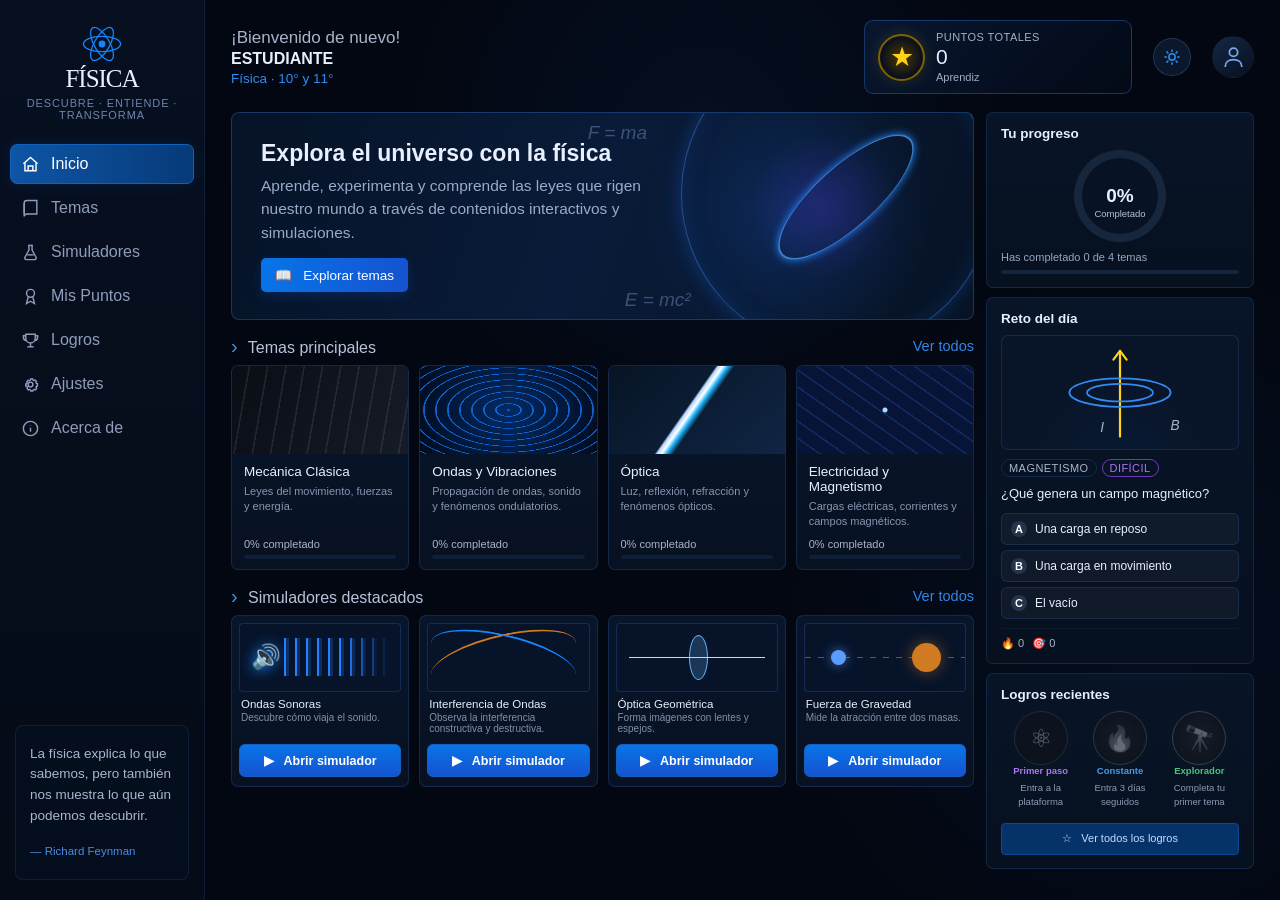
==== commit f3ba6a1a: "Eliminado sesion" ====
--- a/index.html
+++ b/index.html
@@ -28,7 +28,7 @@
      PRIMERA PANTALLA
      ========================================================= -->
 
-  <section id="registroPage">
+  <section id="registroPage" style="display:none">
 
     <div class="stars"></div>
 
@@ -972,8 +972,8 @@
   </section>
 
 
-  <script src="feria-script.js?v=8"></script>
-  <script src="feria-app.js?v=24"></script>
+  <script src="feria-script.js?v=9"></script>
+  <script src="feria-app.js?v=25"></script>
 
 
 </body>
